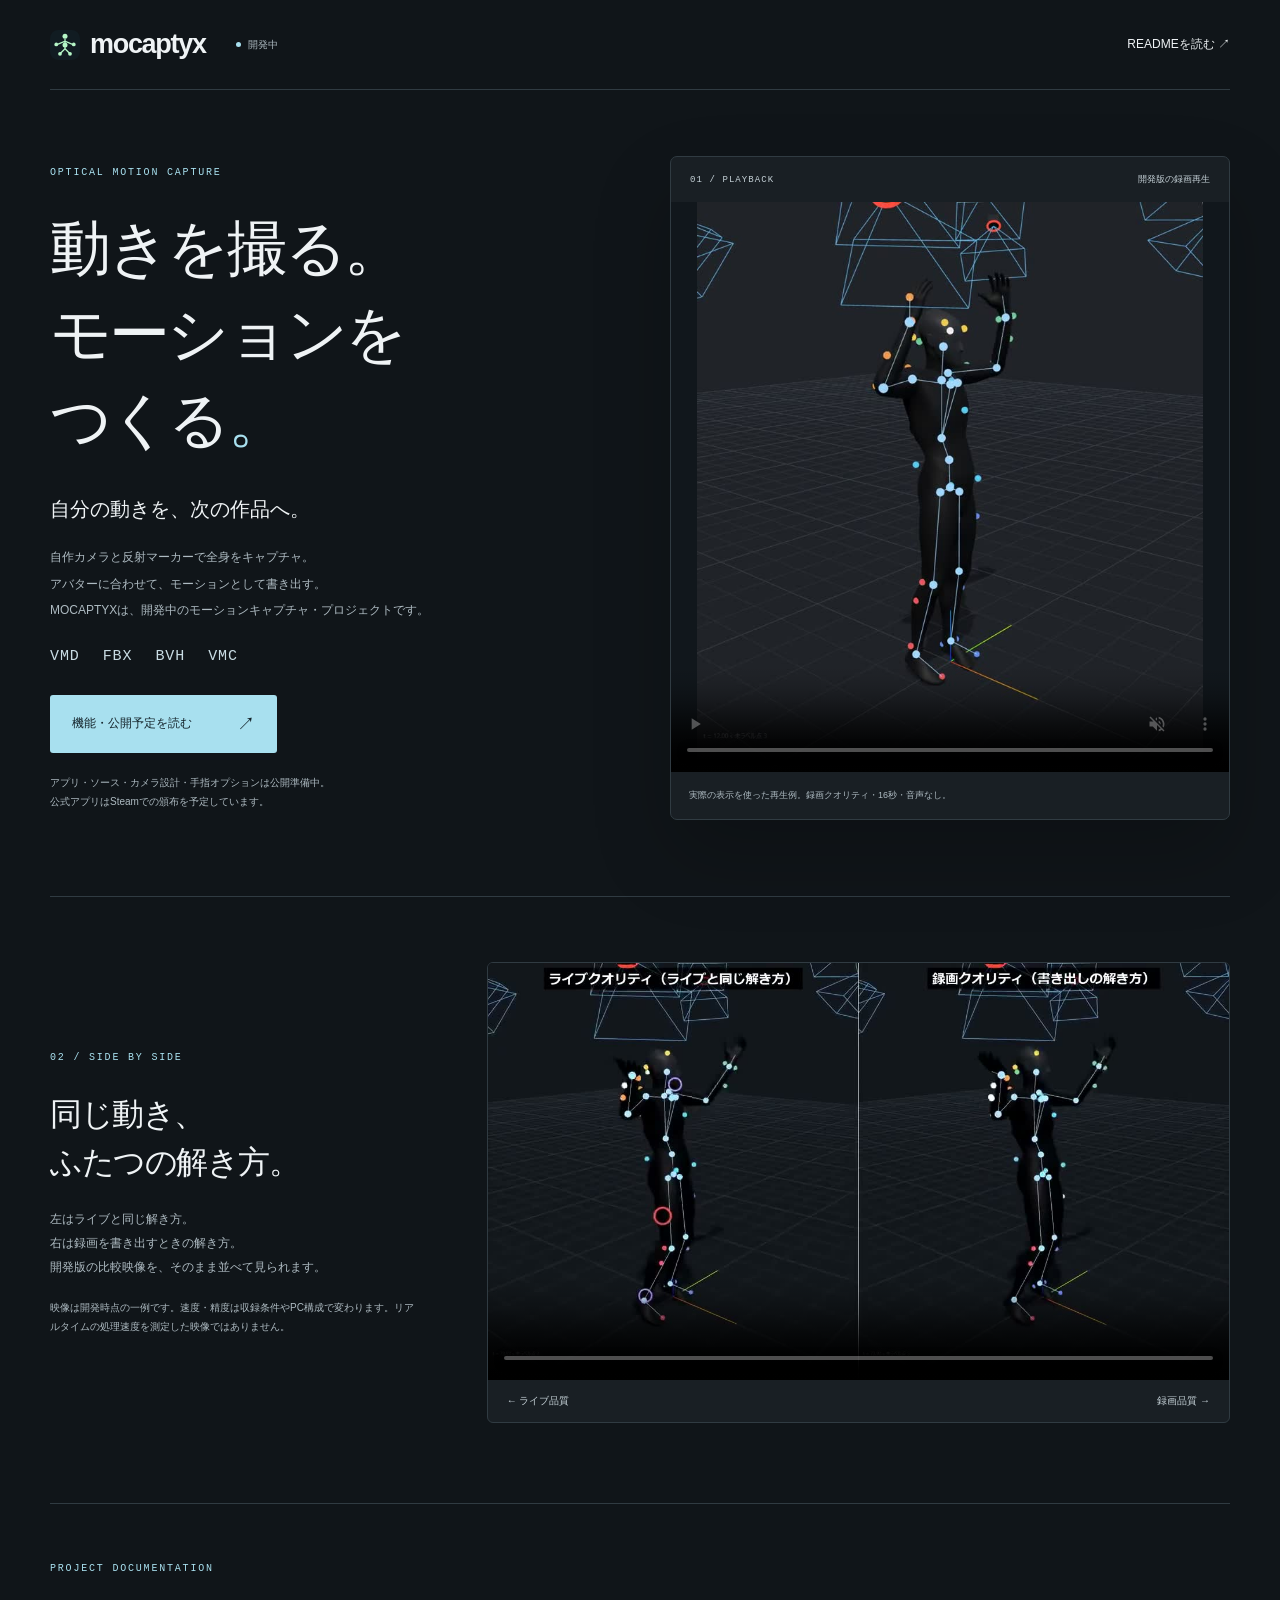
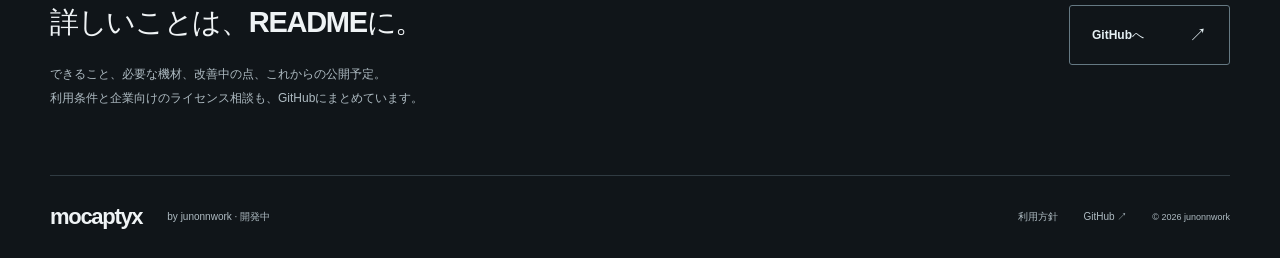
==== docs/index.html @ da67b407 "実際のモーションを中心にした紹介ページを追加" ====
<!doctype html>
<html lang="ja">
<head>
<meta charset="utf-8"><meta name="viewport" content="width=device-width, initial-scale=1"><meta name="theme-color" content="#101519">
<title>MOCAPTYX — 動きを撮る。モーションをつくる。</title>
<meta name="description" content="自作カメラと反射マーカーによる光学式モーションキャプチャ。MOCAPTYXの開発版の動きと、ライブ品質・録画品質の比較をご紹介します。機能や公開予定はGitHubのREADMEへ。">
<meta property="og:title" content="MOCAPTYX — 動きを撮る。モーションをつくる。"><meta property="og:description" content="光学式モーションキャプチャ・プロジェクト。実際の再生映像と開発状況。"><meta property="og:type" content="website">
<link rel="icon" href="assets/mark.svg" type="image/svg+xml"><link rel="stylesheet" href="motion.css">
</head>
<body>
<a class="skip" href="#main">本文へ移動</a>
<header class="wrap"><a class="brand" href="index.html"><img src="assets/mark.svg" width="30" height="30" alt="">mocaptyx</a><span class="status"><i></i> 開発中</span><a class="repo-link" href="https://github.com/junonnwork/mocaptyx">READMEを読む ↗</a></header>
<main id="main">
<section class="hero wrap">
<div class="hero-copy"><p class="eyebrow">OPTICAL MOTION CAPTURE</p><h1>動きを撮る。<br>モーションを<br>つくる<span>。</span></h1><p class="lead">自分の動きを、次の作品へ。</p><p class="description">自作カメラと反射マーカーで全身をキャプチャ。<br>アバターに合わせて、モーションとして書き出す。<br>MOCAPTYXは、開発中のモーションキャプチャ・プロジェクトです。</p><div class="formats" aria-label="対応出力形式"><span>VMD</span><span>FBX</span><span>BVH</span><span>VMC</span></div><a class="button" href="https://github.com/junonnwork/mocaptyx">機能・公開予定を読む <span aria-hidden="true">↗</span></a><p class="release-note">アプリ・ソース・カメラ設計・手指オプションは公開準備中。<br>公式アプリはSteamでの頒布を予定しています。</p></div>
<figure class="motion-card"><div class="video-top"><span>01 / PLAYBACK</span><span>開発版の録画再生</span></div><video id="playback" controls playsinline muted preload="metadata" poster="assets/capture-playback.jpg" width="720" height="810" aria-label="黒スーツによる録画再生の例。16秒、音声なし。"><source src="assets/capture-playback.mp4" type="video/mp4"><p>動画を再生できません。<a href="assets/capture-playback.mp4">MP4を開く</a></p></video><figcaption>実際の表示を使った再生例。録画クオリティ・16秒・音声なし。</figcaption></figure>
</section>
<section class="comparison wrap" id="comparison"><div class="comparison-copy"><p class="eyebrow">02 / SIDE BY SIDE</p><h2>同じ動き、<br>ふたつの解き方。</h2><p>左はライブと同じ解き方。<br>右は録画を書き出すときの解き方。<br>開発版の比較映像を、そのまま並べて見られます。</p><p class="fine">映像は開発時点の一例です。速度・精度は収録条件やPC構成で変わります。リアルタイムの処理速度を測定した映像ではありません。</p></div><figure class="comparison-video"><video id="comparison-video" controls playsinline muted preload="metadata" poster="assets/capture-comparison.jpg" width="1280" height="720" aria-label="ライブ品質と録画品質の比較。左がライブ、右が録画。約26秒、音声なし。"><source src="assets/capture-comparison.mp4" type="video/mp4"><p>動画を再生できません。<a href="assets/capture-comparison.mp4">MP4を開く</a></p></video><figcaption><span>← ライブ品質</span><span>録画品質 →</span></figcaption></figure></section>
<section class="read-more wrap"><div><p class="eyebrow">PROJECT DOCUMENTATION</p><h2>詳しいことは、READMEに。</h2><p>できること、必要な機材、改善中の点、これからの公開予定。<br>利用条件と企業向けのライセンス相談も、GitHubにまとめています。</p></div><a class="button secondary" href="https://github.com/junonnwork/mocaptyx">GitHubへ <span aria-hidden="true">↗</span></a></section>
</main>
<footer class="wrap"><a class="brand" href="index.html">mocaptyx</a><p>by junonnwork · 開発中</p><a href="licensing.html">利用方針</a><a href="https://github.com/junonnwork/mocaptyx">GitHub ↗</a><span>© 2026 junonnwork</span></footer>
<script src="motion.js" defer></script>
</body></html>
---- docs/motion.css ----
:root{font-family:"Segoe UI","Yu Gothic UI","Yu Gothic",Meiryo,sans-serif;background:#101519;color:#eff3f5;font-synthesis:none;--muted:#aebbc2;--line:#303b42;--accent:#a8e0ef}*{box-sizing:border-box}body{margin:0}a{color:inherit;text-decoration:none}img{display:block}video{display:block;width:100%;height:auto;background:#11171c}h1,h2,p,figure{margin:0}h1,h2{font-weight:650;letter-spacing:-.045em}p{line-height:2}a:focus-visible,video:focus-visible{outline:3px solid var(--accent);outline-offset:6px}.wrap{max-width:1180px;width:calc(100% - 96px);margin-inline:auto}.skip{position:fixed;top:-100px;padding:15px;background:var(--accent);color:#101519;z-index:10}.skip:focus{top:10px;left:10px}header{display:flex;gap:20px;align-items:center;height:90px;border-bottom:1px solid var(--line)}.brand{display:flex;align-items:center;gap:10px;font-size:27px;letter-spacing:-1.3px;font-weight:650}.status{font-size:10px;color:var(--muted);display:flex;align-items:center;gap:7px;margin-left:10px}.status i{width:5px;height:5px;background:var(--accent);border-radius:50%}.repo-link{margin-left:auto;font-size:12px}a:hover{color:var(--accent)}.hero{display:grid;grid-template-columns:1fr 1fr;gap:60px;align-items:center;padding-block:66px 76px}.eyebrow{font:10px/1.5 Consolas,monospace;letter-spacing:.18em;color:var(--accent);margin-bottom:25px}h1{font-size:clamp(42px,4.8vw,66px);line-height:1.4}h1 span{color:var(--accent)}.lead{font-size:20px;font-weight:600;margin-top:26px}.description{font-size:12px;color:var(--muted);margin-top:15px;line-height:2.2;max-width:450px}.formats{display:flex;gap:23px;font:15px Consolas,monospace;letter-spacing:.06em;margin-top:24px;color:#c9dce4}.button{display:inline-flex;align-items:center;gap:45px;background:var(--accent);color:#14232a;font-size:12px;font-weight:650;padding:17px 22px;border-radius:3px;margin-top:30px}.button:hover{background:#d0eff6;color:#14232a}.button span{font-size:18px}.release-note{font-size:10px;color:var(--muted);margin-top:20px;line-height:1.9}.motion-card{border:1px solid var(--line);background:#191f24;overflow:hidden;border-radius:7px;box-shadow:0 35px 80px #0003}.video-top{display:flex;align-items:center;justify-content:space-between;padding:16px 19px;font-size:9px;color:#c4d0d6;gap:10px}.video-top span:first-child{font-family:Consolas,monospace;letter-spacing:.12em}.motion-card video{max-height:570px;object-fit:contain}.motion-card figcaption{font-size:9px;line-height:1.9;color:var(--muted);padding:15px 18px}.comparison{padding-block:65px 80px;border-top:1px solid var(--line);display:grid;grid-template-columns:.8fr 1.6fr;gap:65px;align-items:center}h2{font-size:32px;line-height:1.5}.comparison-copy>p:not(.eyebrow){margin-top:21px;font-size:12px;color:var(--muted)}.comparison-copy>p.fine{font-size:10px;margin-top:19px;line-height:1.9}.comparison-video{border:1px solid var(--line);border-radius:6px;overflow:hidden;background:#191f24}.comparison-video figcaption{display:flex;justify-content:space-between;padding:14px 19px;font-size:10px;color:#c4d0d6}.read-more{display:flex;gap:40px;justify-content:space-between;align-items:center;border-top:1px solid var(--line);padding-block:57px 65px}.read-more h2{font-size:29px}.read-more p:not(.eyebrow){font-size:12px;color:var(--muted);margin-top:17px}.secondary{background:transparent;border:1px solid #657983;color:#e5f0f4;flex-shrink:0;margin:0}.secondary:hover{background:#202d35;color:var(--accent)}footer{display:flex;gap:25px;align-items:center;border-top:1px solid var(--line);padding-block:28px;font-size:10px;color:var(--muted)}footer .brand{font-size:22px;color:#eff3f5}footer p{margin-right:auto}footer>span{font-size:9px}@media(min-width:1500px){.hero{padding-top:80px}.hero h1{font-size:70px}}@media(max-width:1000px){.wrap{width:calc(100% - 60px)}.hero{gap:35px}.hero h1{font-size:48px}.comparison{gap:35px}.comparison h2{font-size:28px}.description{font-size:11px}.release-note{font-size:9px}}@media(max-width:700px){.wrap{width:calc(100% - 36px)}header{height:74px;gap:10px}.brand{font-size:24px}.brand img{width:27px;height:27px}.repo-link{font-size:10px}.status{margin-left:4px;font-size:9px}.hero{grid-template-columns:1fr;padding-block:43px 45px;gap:35px}.hero h1{font-size:48px;line-height:1.4}.eyebrow{font-size:9px;margin-bottom:19px}.lead{font-size:18px;margin-top:22px}.description{font-size:12px;line-height:2}.description br{display:none}.formats{font-size:14px;margin-top:20px}.button{padding:15px 20px;font-size:12px;margin-top:25px}.release-note{font-size:9px;margin-top:17px}.motion-card video{max-height:600px}.video-top{padding:14px 16px}.comparison{grid-template-columns:1fr;gap:27px;padding-block:40px 45px}.comparison h2{font-size:29px}.comparison-copy>p:not(.eyebrow){font-size:12px;margin-top:17px}.comparison-copy>p.fine{font-size:10px;max-width:430px}.comparison-video figcaption{font-size:9px}.read-more{display:block;padding-block:40px 45px}.read-more h2{font-size:27px}.read-more p:not(.eyebrow){font-size:11px}.read-more .button{margin-top:24px}footer{flex-wrap:wrap;gap:16px;padding-block:25px}footer p{flex-grow:1}footer>span{flex-basis:100%}}@media(max-width:360px){.hero h1{font-size:42px}.status{display:none}.repo-link{font-size:10px}.read-more h2{font-size:24px}}@media(prefers-reduced-motion:reduce){*{scroll-behavior:auto!important;animation:none!important;transition:none!important}}
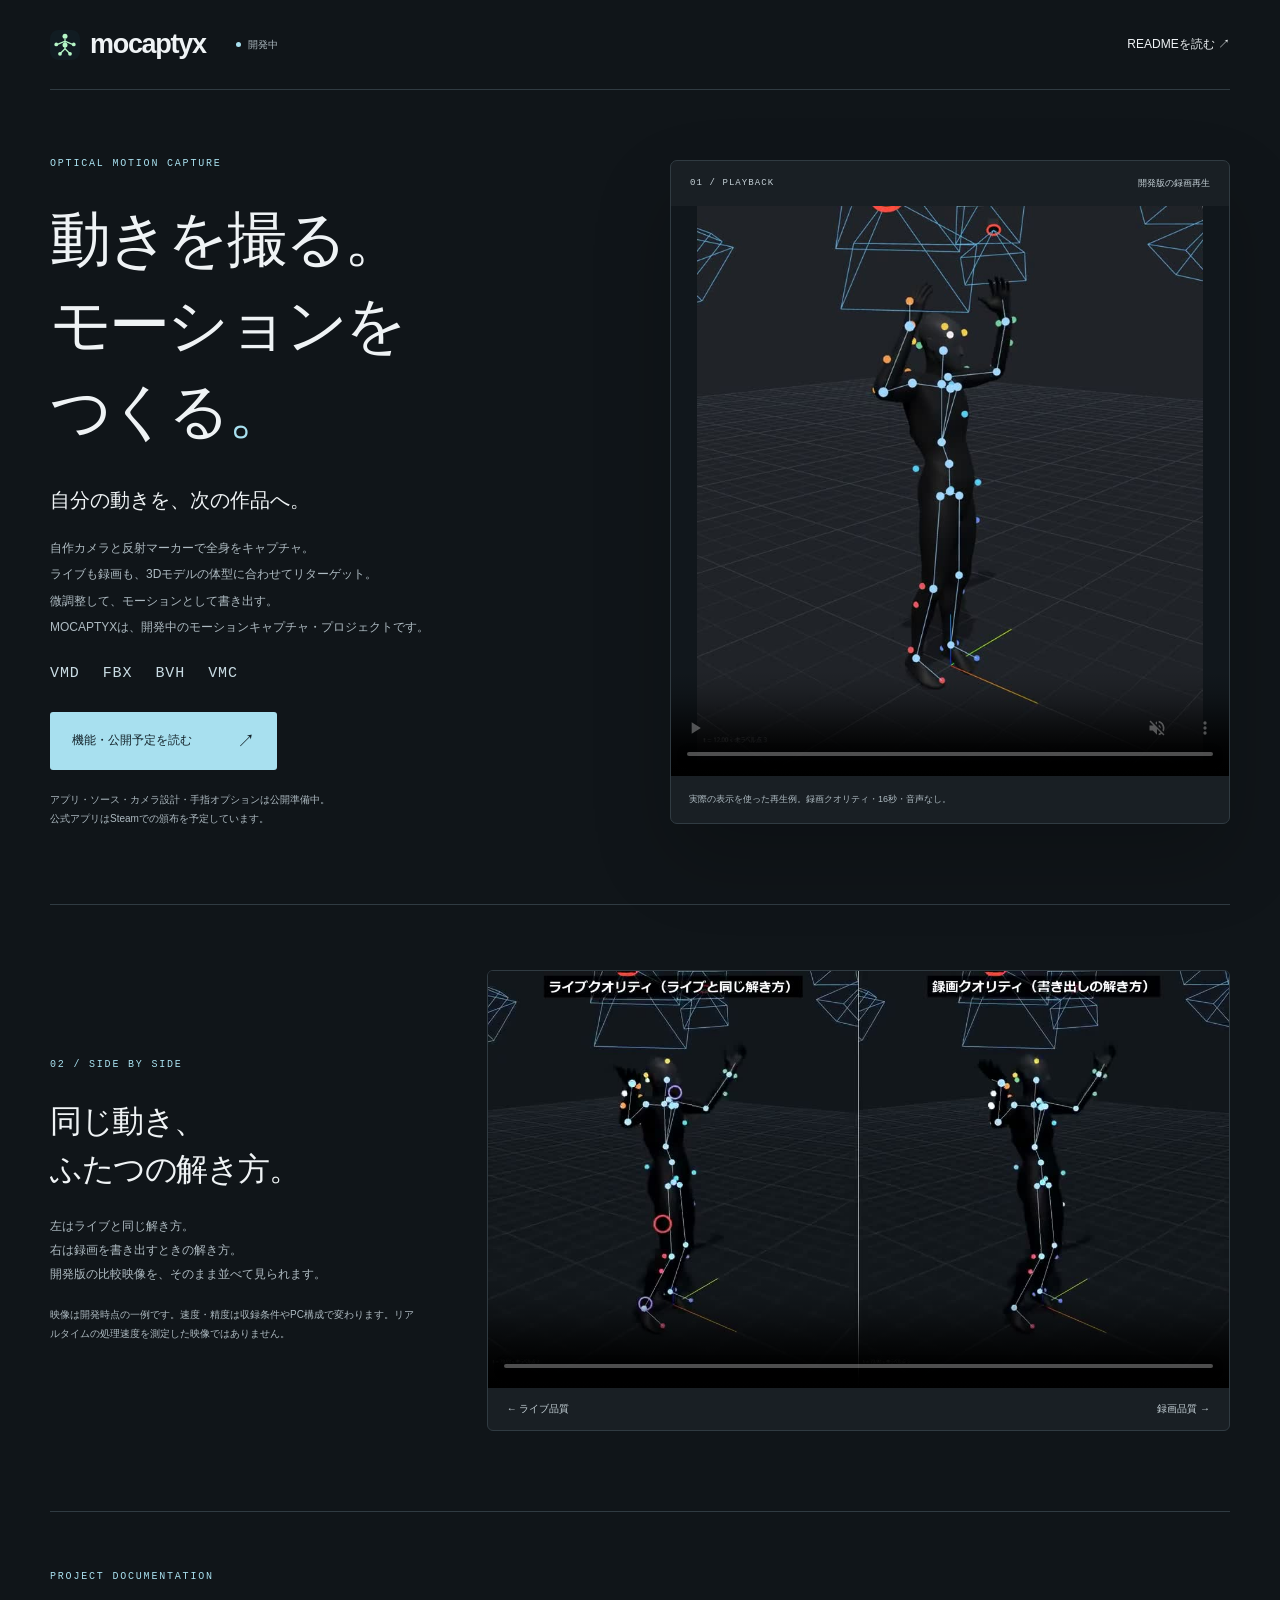
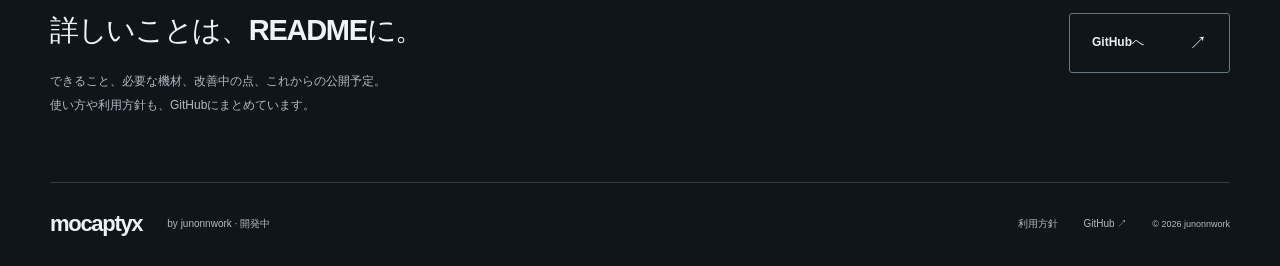
==== commit 40cd8fa1: "紹介ページにライブ・録画のリターゲットを明記" ====
--- a/docs/index.html
+++ b/docs/index.html
@@ -1,23 +1,23 @@
-<!doctype html>
-<html lang="ja">
-<head>
-<meta charset="utf-8"><meta name="viewport" content="width=device-width, initial-scale=1"><meta name="theme-color" content="#101519">
-<title>MOCAPTYX — 動きを撮る。モーションをつくる。</title>
-<meta name="description" content="自作カメラと反射マーカーによる光学式モーションキャプチャ。MOCAPTYXの開発版の動きと、ライブ品質・録画品質の比較をご紹介します。機能や公開予定はGitHubのREADMEへ。">
-<meta property="og:title" content="MOCAPTYX — 動きを撮る。モーションをつくる。"><meta property="og:description" content="光学式モーションキャプチャ・プロジェクト。実際の再生映像と開発状況。"><meta property="og:type" content="website">
-<link rel="icon" href="assets/mark.svg" type="image/svg+xml"><link rel="stylesheet" href="motion.css">
-</head>
-<body>
-<a class="skip" href="#main">本文へ移動</a>
-<header class="wrap"><a class="brand" href="index.html"><img src="assets/mark.svg" width="30" height="30" alt="">mocaptyx</a><span class="status"><i></i> 開発中</span><a class="repo-link" href="https://github.com/junonnwork/mocaptyx">READMEを読む ↗</a></header>
-<main id="main">
-<section class="hero wrap">
-<div class="hero-copy"><p class="eyebrow">OPTICAL MOTION CAPTURE</p><h1>動きを撮る。<br>モーションを<br>つくる<span>。</span></h1><p class="lead">自分の動きを、次の作品へ。</p><p class="description">自作カメラと反射マーカーで全身をキャプチャ。<br>アバターに合わせて、モーションとして書き出す。<br>MOCAPTYXは、開発中のモーションキャプチャ・プロジェクトです。</p><div class="formats" aria-label="対応出力形式"><span>VMD</span><span>FBX</span><span>BVH</span><span>VMC</span></div><a class="button" href="https://github.com/junonnwork/mocaptyx">機能・公開予定を読む <span aria-hidden="true">↗</span></a><p class="release-note">アプリ・ソース・カメラ設計・手指オプションは公開準備中。<br>公式アプリはSteamでの頒布を予定しています。</p></div>
-<figure class="motion-card"><div class="video-top"><span>01 / PLAYBACK</span><span>開発版の録画再生</span></div><video id="playback" controls playsinline muted preload="metadata" poster="assets/capture-playback.jpg" width="720" height="810" aria-label="黒スーツによる録画再生の例。16秒、音声なし。"><source src="assets/capture-playback.mp4" type="video/mp4"><p>動画を再生できません。<a href="assets/capture-playback.mp4">MP4を開く</a></p></video><figcaption>実際の表示を使った再生例。録画クオリティ・16秒・音声なし。</figcaption></figure>
-</section>
-<section class="comparison wrap" id="comparison"><div class="comparison-copy"><p class="eyebrow">02 / SIDE BY SIDE</p><h2>同じ動き、<br>ふたつの解き方。</h2><p>左はライブと同じ解き方。<br>右は録画を書き出すときの解き方。<br>開発版の比較映像を、そのまま並べて見られます。</p><p class="fine">映像は開発時点の一例です。速度・精度は収録条件やPC構成で変わります。リアルタイムの処理速度を測定した映像ではありません。</p></div><figure class="comparison-video"><video id="comparison-video" controls playsinline muted preload="metadata" poster="assets/capture-comparison.jpg" width="1280" height="720" aria-label="ライブ品質と録画品質の比較。左がライブ、右が録画。約26秒、音声なし。"><source src="assets/capture-comparison.mp4" type="video/mp4"><p>動画を再生できません。<a href="assets/capture-comparison.mp4">MP4を開く</a></p></video><figcaption><span>← ライブ品質</span><span>録画品質 →</span></figcaption></figure></section>
-<section class="read-more wrap"><div><p class="eyebrow">PROJECT DOCUMENTATION</p><h2>詳しいことは、READMEに。</h2><p>できること、必要な機材、改善中の点、これからの公開予定。<br>利用条件と企業向けのライセンス相談も、GitHubにまとめています。</p></div><a class="button secondary" href="https://github.com/junonnwork/mocaptyx">GitHubへ <span aria-hidden="true">↗</span></a></section>
-</main>
-<footer class="wrap"><a class="brand" href="index.html">mocaptyx</a><p>by junonnwork · 開発中</p><a href="licensing.html">利用方針</a><a href="https://github.com/junonnwork/mocaptyx">GitHub ↗</a><span>© 2026 junonnwork</span></footer>
-<script src="motion.js" defer></script>
+<!doctype html>
+<html lang="ja">
+<head>
+<meta charset="utf-8"><meta name="viewport" content="width=device-width, initial-scale=1"><meta name="theme-color" content="#101519">
+<title>MOCAPTYX — 動きを撮る。モーションをつくる。</title>
+<meta name="description" content="自作カメラと反射マーカーによる光学式モーションキャプチャ。MOCAPTYXの開発版の動きと、ライブ品質・録画品質の比較をご紹介します。機能や公開予定はGitHubのREADMEへ。">
+<meta property="og:title" content="MOCAPTYX — 動きを撮る。モーションをつくる。"><meta property="og:description" content="光学式モーションキャプチャ・プロジェクト。実際の再生映像と開発状況。"><meta property="og:type" content="website">
+<link rel="icon" href="assets/mark.svg" type="image/svg+xml"><link rel="stylesheet" href="motion.css">
+</head>
+<body>
+<a class="skip" href="#main">本文へ移動</a>
+<header class="wrap"><a class="brand" href="index.html"><img src="assets/mark.svg" width="30" height="30" alt="">mocaptyx</a><span class="status"><i></i> 開発中</span><a class="repo-link" href="https://github.com/junonnwork/mocaptyx">READMEを読む ↗</a></header>
+<main id="main">
+<section class="hero wrap">
+<div class="hero-copy"><p class="eyebrow">OPTICAL MOTION CAPTURE</p><h1>動きを撮る。<br>モーションを<br>つくる<span>。</span></h1><p class="lead">自分の動きを、次の作品へ。</p><p class="description">自作カメラと反射マーカーで全身をキャプチャ。<br>ライブも録画も、3Dモデルの体型に合わせてリターゲット。<br>微調整して、モーションとして書き出す。<br>MOCAPTYXは、開発中のモーションキャプチャ・プロジェクトです。</p><div class="formats" aria-label="対応出力形式"><span>VMD</span><span>FBX</span><span>BVH</span><span>VMC</span></div><a class="button" href="https://github.com/junonnwork/mocaptyx">機能・公開予定を読む <span aria-hidden="true">↗</span></a><p class="release-note">アプリ・ソース・カメラ設計・手指オプションは公開準備中。<br>公式アプリはSteamでの頒布を予定しています。</p></div>
+<figure class="motion-card"><div class="video-top"><span>01 / PLAYBACK</span><span>開発版の録画再生</span></div><video id="playback" controls playsinline muted preload="metadata" poster="assets/capture-playback.jpg" width="720" height="810" aria-label="黒スーツによる録画再生の例。16秒、音声なし。"><source src="assets/capture-playback.mp4" type="video/mp4"><p>動画を再生できません。<a href="assets/capture-playback.mp4">MP4を開く</a></p></video><figcaption>実際の表示を使った再生例。録画クオリティ・16秒・音声なし。</figcaption></figure>
+</section>
+<section class="comparison wrap" id="comparison"><div class="comparison-copy"><p class="eyebrow">02 / SIDE BY SIDE</p><h2>同じ動き、<br>ふたつの解き方。</h2><p>左はライブと同じ解き方。<br>右は録画を書き出すときの解き方。<br>開発版の比較映像を、そのまま並べて見られます。</p><p class="fine">映像は開発時点の一例です。速度・精度は収録条件やPC構成で変わります。リアルタイムの処理速度を測定した映像ではありません。</p></div><figure class="comparison-video"><video id="comparison-video" controls playsinline muted preload="metadata" poster="assets/capture-comparison.jpg" width="1280" height="720" aria-label="ライブ品質と録画品質の比較。左がライブ、右が録画。約26秒、音声なし。"><source src="assets/capture-comparison.mp4" type="video/mp4"><p>動画を再生できません。<a href="assets/capture-comparison.mp4">MP4を開く</a></p></video><figcaption><span>← ライブ品質</span><span>録画品質 →</span></figcaption></figure></section>
+<section class="read-more wrap"><div><p class="eyebrow">PROJECT DOCUMENTATION</p><h2>詳しいことは、READMEに。</h2><p>できること、必要な機材、改善中の点、これからの公開予定。<br>使い方や利用方針も、GitHubにまとめています。</p></div><a class="button secondary" href="https://github.com/junonnwork/mocaptyx">GitHubへ <span aria-hidden="true">↗</span></a></section>
+</main>
+<footer class="wrap"><a class="brand" href="index.html">mocaptyx</a><p>by junonnwork · 開発中</p><a href="licensing.html">利用方針</a><a href="https://github.com/junonnwork/mocaptyx">GitHub ↗</a><span>© 2026 junonnwork</span></footer>
+<script src="motion.js" defer></script>
 </body></html>
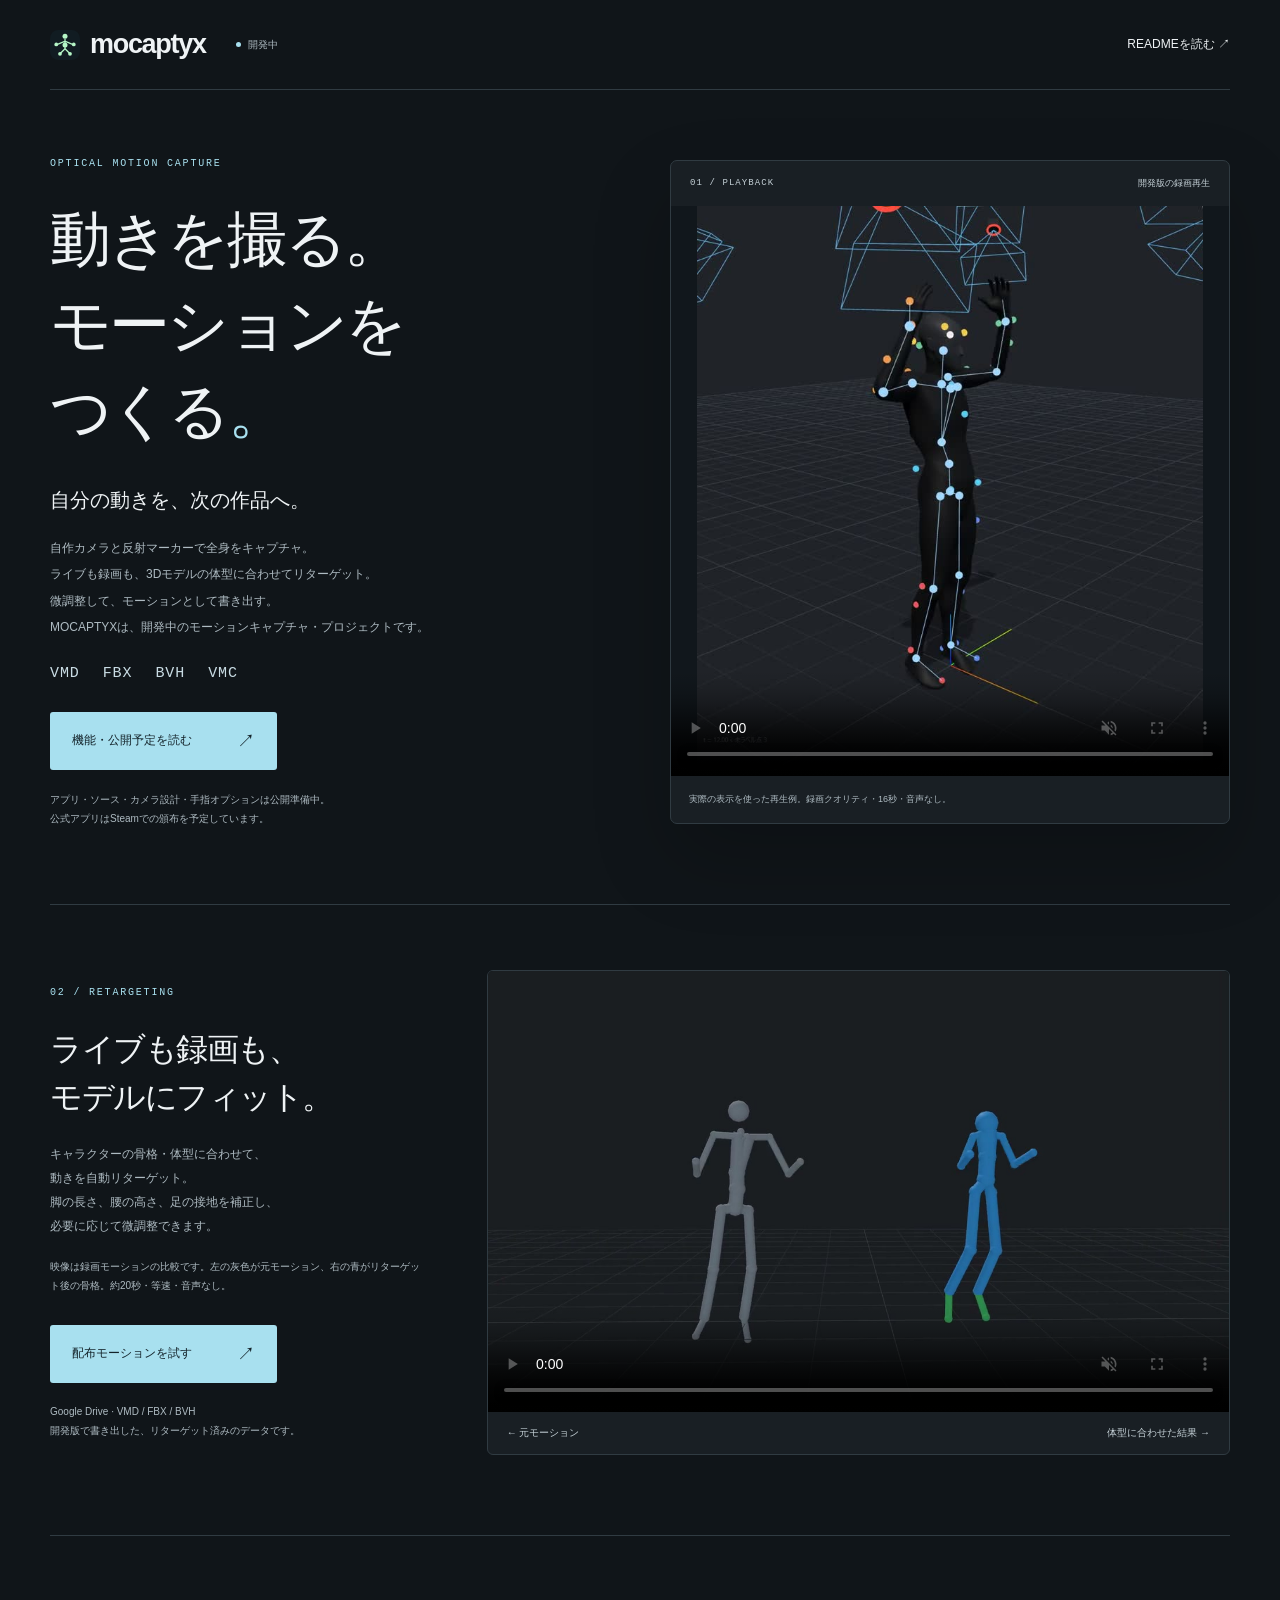
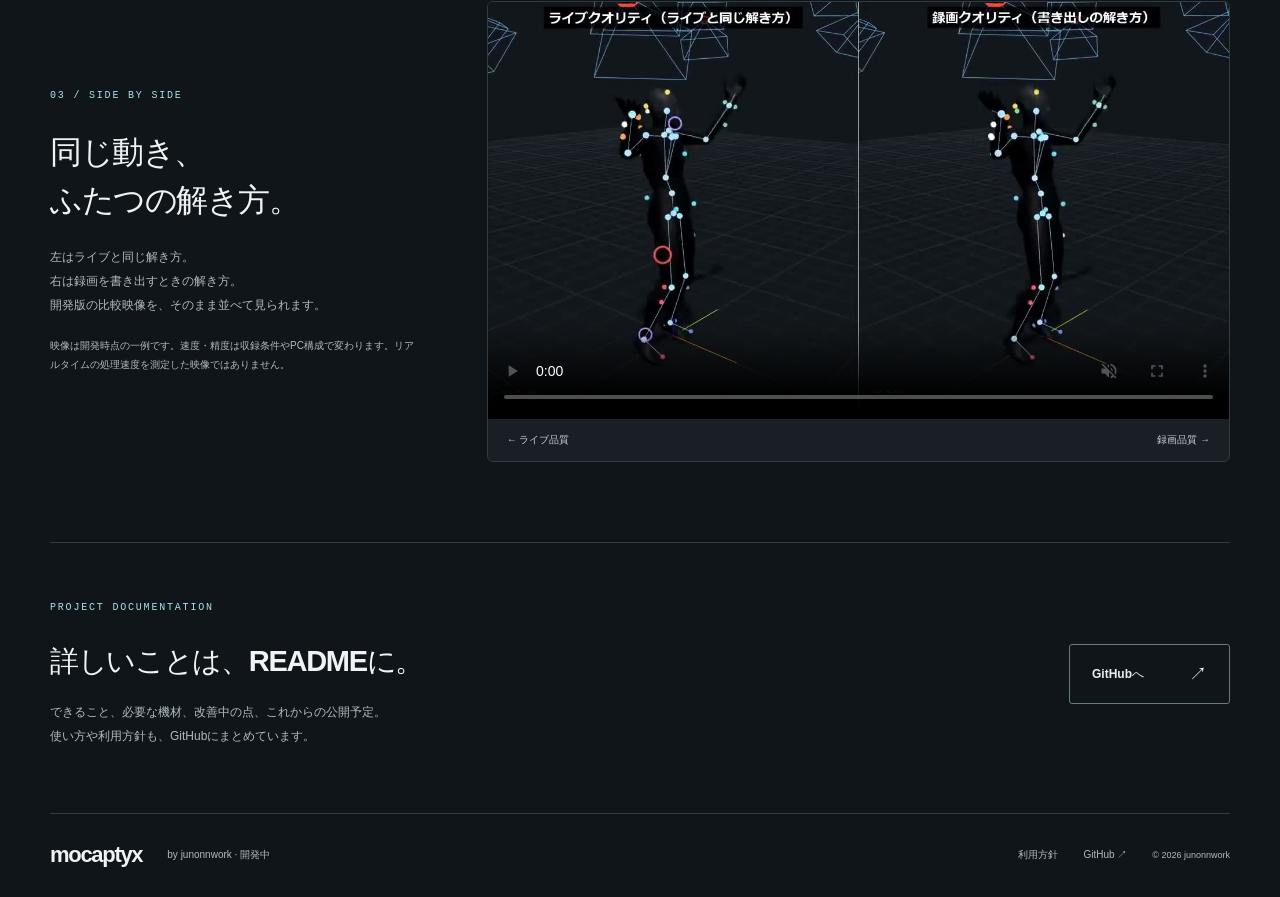
==== commit 3256e86d: "リターゲット動画とモーション配布リンクを掲載" ====
--- a/docs/index.html
+++ b/docs/index.html
@@ -3,7 +3,7 @@
 <head>
 <meta charset="utf-8"><meta name="viewport" content="width=device-width, initial-scale=1"><meta name="theme-color" content="#101519">
 <title>MOCAPTYX — 動きを撮る。モーションをつくる。</title>
-<meta name="description" content="自作カメラと反射マーカーによる光学式モーションキャプチャ。MOCAPTYXの開発版の動きと、ライブ品質・録画品質の比較をご紹介します。機能や公開予定はGitHubのREADMEへ。">
+<meta name="description" content="自作カメラと反射マーカーによる光学式モーションキャプチャ。MOCAPTYXの開発版の動き、体型に合わせるリターゲット、ライブ品質・録画品質の比較をご紹介します。機能や公開予定はGitHubのREADMEへ。">
 <meta property="og:title" content="MOCAPTYX — 動きを撮る。モーションをつくる。"><meta property="og:description" content="光学式モーションキャプチャ・プロジェクト。実際の再生映像と開発状況。"><meta property="og:type" content="website">
 <link rel="icon" href="assets/mark.svg" type="image/svg+xml"><link rel="stylesheet" href="motion.css">
 </head>
@@ -15,7 +15,8 @@
 <div class="hero-copy"><p class="eyebrow">OPTICAL MOTION CAPTURE</p><h1>動きを撮る。<br>モーションを<br>つくる<span>。</span></h1><p class="lead">自分の動きを、次の作品へ。</p><p class="description">自作カメラと反射マーカーで全身をキャプチャ。<br>ライブも録画も、3Dモデルの体型に合わせてリターゲット。<br>微調整して、モーションとして書き出す。<br>MOCAPTYXは、開発中のモーションキャプチャ・プロジェクトです。</p><div class="formats" aria-label="対応出力形式"><span>VMD</span><span>FBX</span><span>BVH</span><span>VMC</span></div><a class="button" href="https://github.com/junonnwork/mocaptyx">機能・公開予定を読む <span aria-hidden="true">↗</span></a><p class="release-note">アプリ・ソース・カメラ設計・手指オプションは公開準備中。<br>公式アプリはSteamでの頒布を予定しています。</p></div>
 <figure class="motion-card"><div class="video-top"><span>01 / PLAYBACK</span><span>開発版の録画再生</span></div><video id="playback" controls playsinline muted preload="metadata" poster="assets/capture-playback.jpg" width="720" height="810" aria-label="黒スーツによる録画再生の例。16秒、音声なし。"><source src="assets/capture-playback.mp4" type="video/mp4"><p>動画を再生できません。<a href="assets/capture-playback.mp4">MP4を開く</a></p></video><figcaption>実際の表示を使った再生例。録画クオリティ・16秒・音声なし。</figcaption></figure>
 </section>
-<section class="comparison wrap" id="comparison"><div class="comparison-copy"><p class="eyebrow">02 / SIDE BY SIDE</p><h2>同じ動き、<br>ふたつの解き方。</h2><p>左はライブと同じ解き方。<br>右は録画を書き出すときの解き方。<br>開発版の比較映像を、そのまま並べて見られます。</p><p class="fine">映像は開発時点の一例です。速度・精度は収録条件やPC構成で変わります。リアルタイムの処理速度を測定した映像ではありません。</p></div><figure class="comparison-video"><video id="comparison-video" controls playsinline muted preload="metadata" poster="assets/capture-comparison.jpg" width="1280" height="720" aria-label="ライブ品質と録画品質の比較。左がライブ、右が録画。約26秒、音声なし。"><source src="assets/capture-comparison.mp4" type="video/mp4"><p>動画を再生できません。<a href="assets/capture-comparison.mp4">MP4を開く</a></p></video><figcaption><span>← ライブ品質</span><span>録画品質 →</span></figcaption></figure></section>
+<section class="comparison wrap" id="retarget"><div class="comparison-copy"><p class="eyebrow">02 / RETARGETING</p><h2>ライブも録画も、<br>モデルにフィット。</h2><p>キャラクターの骨格・体型に合わせて、<br>動きを自動リターゲット。<br>脚の長さ、腰の高さ、足の接地を補正し、<br>必要に応じて微調整できます。</p><p class="fine">映像は録画モーションの比較です。左の灰色が元モーション、右の青がリターゲット後の骨格。約20秒・等速・音声なし。</p><a class="button" href="https://drive.google.com/drive/folders/1ADxN_OLeBSA81Pd95DQ9nzIN-Sr-NAs0?usp=sharing">配布モーションを試す <span aria-hidden="true">↗</span></a><p class="fine">Google Drive · VMD / FBX / BVH<br>開発版で書き出した、リターゲット済みのデータです。</p></div><figure class="comparison-video"><video id="retarget-video" controls playsinline muted preload="metadata" poster="assets/retarget-preview.jpg" width="1280" height="762" aria-label="録画モーションのリターゲット比較。左の灰色が元モーション、右の青が体型に合わせた結果。約20秒、等速、音声なし。"><source src="assets/retarget-preview.mp4" type="video/mp4"><p>動画を再生できません。<a href="assets/retarget-preview.mp4">MP4を開く</a></p></video><figcaption><span>← 元モーション</span><span>体型に合わせた結果 →</span></figcaption></figure></section>
+<section class="comparison wrap" id="comparison"><div class="comparison-copy"><p class="eyebrow">03 / SIDE BY SIDE</p><h2>同じ動き、<br>ふたつの解き方。</h2><p>左はライブと同じ解き方。<br>右は録画を書き出すときの解き方。<br>開発版の比較映像を、そのまま並べて見られます。</p><p class="fine">映像は開発時点の一例です。速度・精度は収録条件やPC構成で変わります。リアルタイムの処理速度を測定した映像ではありません。</p></div><figure class="comparison-video"><video id="comparison-video" controls playsinline muted preload="metadata" poster="assets/capture-comparison.jpg" width="1280" height="720" aria-label="ライブ品質と録画品質の比較。左がライブ、右が録画。約26秒、音声なし。"><source src="assets/capture-comparison.mp4" type="video/mp4"><p>動画を再生できません。<a href="assets/capture-comparison.mp4">MP4を開く</a></p></video><figcaption><span>← ライブ品質</span><span>録画品質 →</span></figcaption></figure></section>
 <section class="read-more wrap"><div><p class="eyebrow">PROJECT DOCUMENTATION</p><h2>詳しいことは、READMEに。</h2><p>できること、必要な機材、改善中の点、これからの公開予定。<br>使い方や利用方針も、GitHubにまとめています。</p></div><a class="button secondary" href="https://github.com/junonnwork/mocaptyx">GitHubへ <span aria-hidden="true">↗</span></a></section>
 </main>
 <footer class="wrap"><a class="brand" href="index.html">mocaptyx</a><p>by junonnwork · 開発中</p><a href="licensing.html">利用方針</a><a href="https://github.com/junonnwork/mocaptyx">GitHub ↗</a><span>© 2026 junonnwork</span></footer>
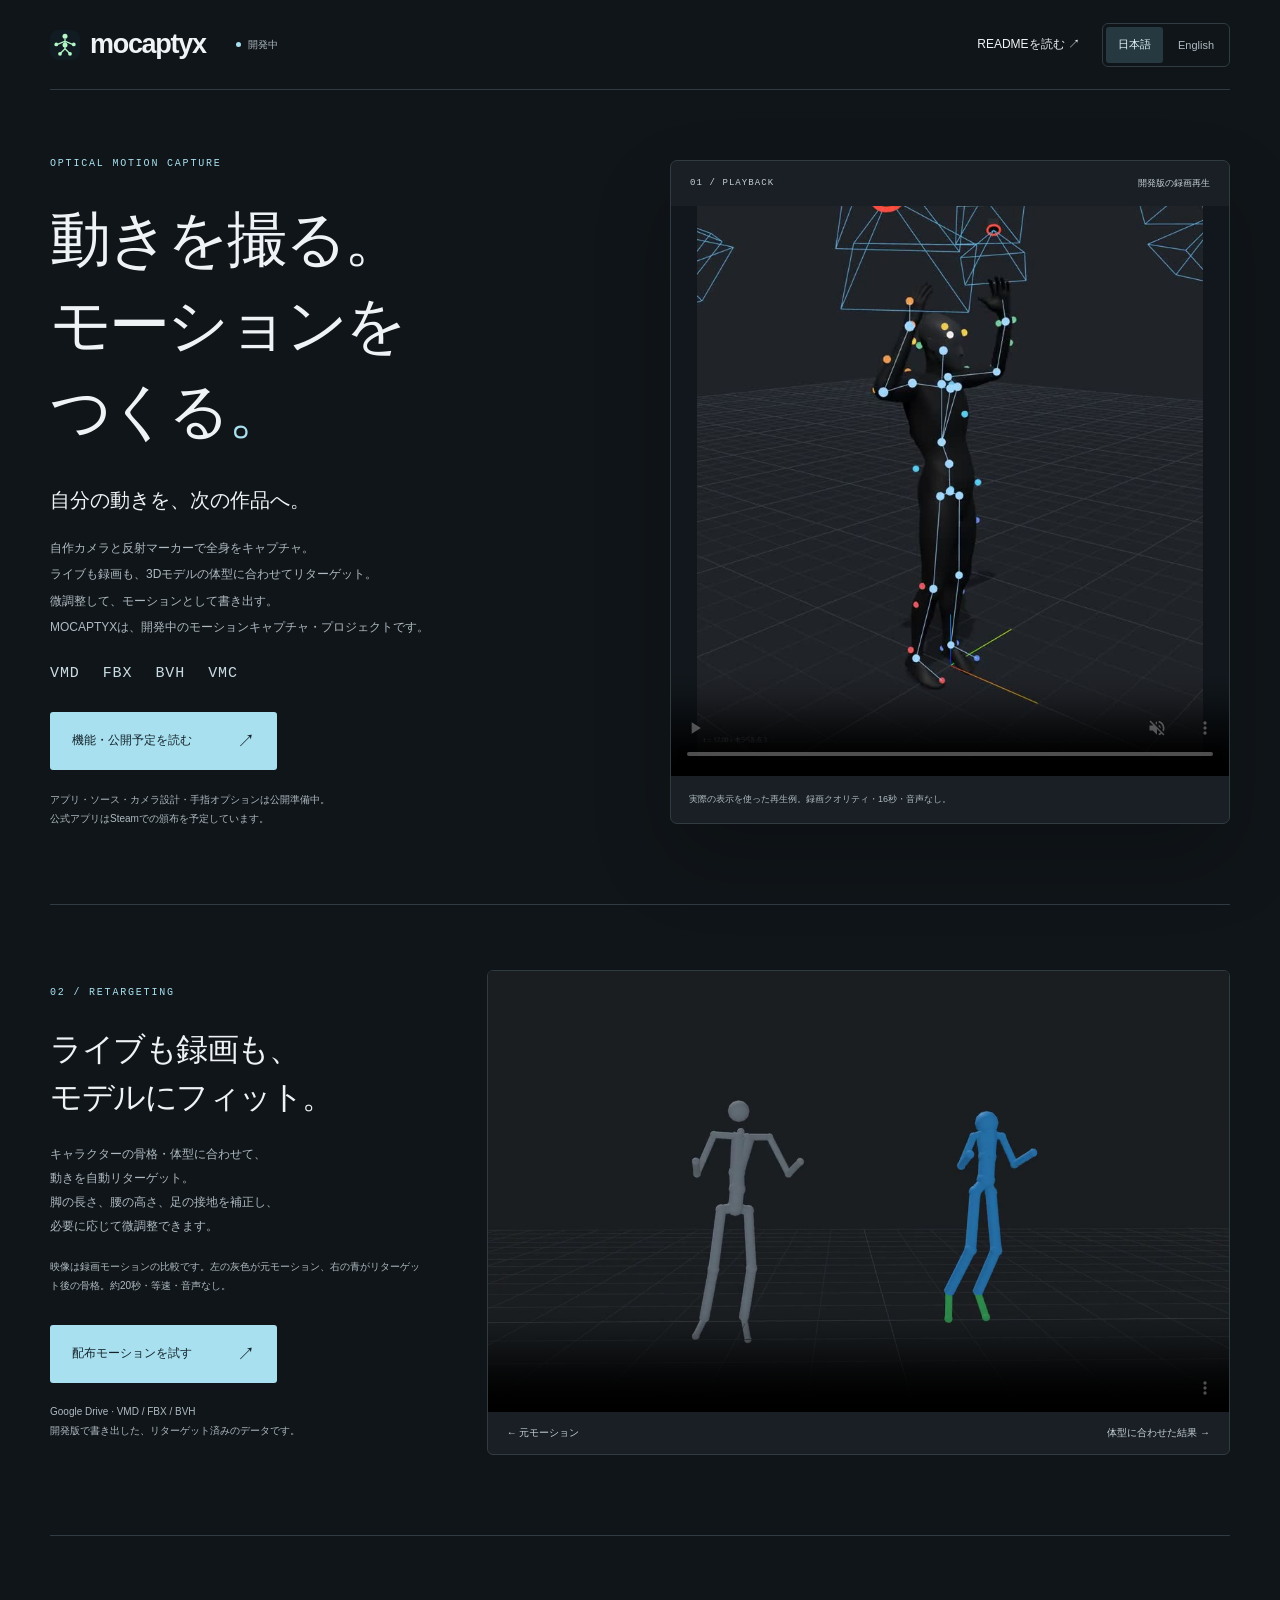
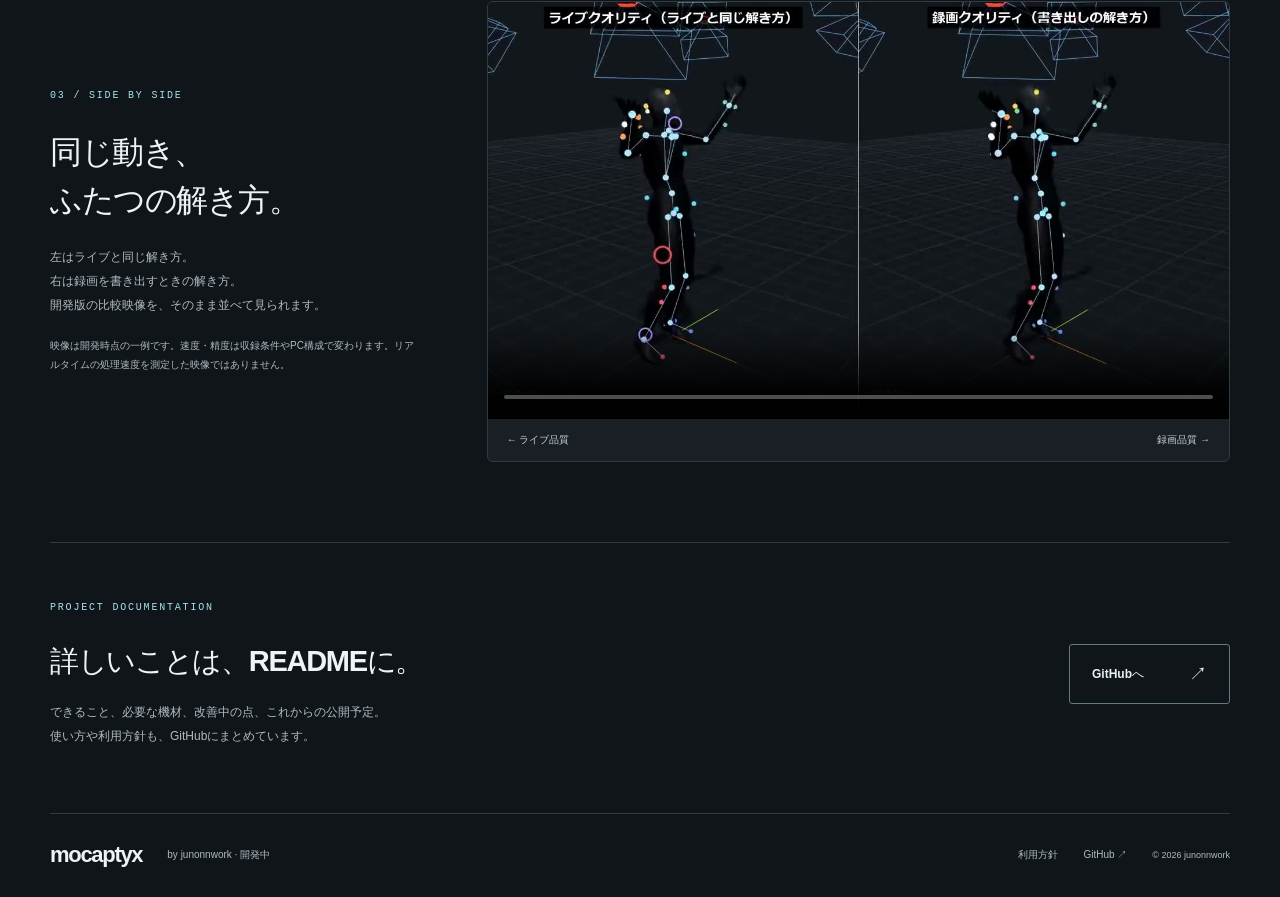
==== commit f1452765: "Add English pages and language switch" ====
--- a/docs/index.html
+++ b/docs/index.html
@@ -5,11 +5,13 @@
 <title>MOCAPTYX — 動きを撮る。モーションをつくる。</title>
 <meta name="description" content="自作カメラと反射マーカーによる光学式モーションキャプチャ。MOCAPTYXの開発版の動き、体型に合わせるリターゲット、ライブ品質・録画品質の比較をご紹介します。機能や公開予定はGitHubのREADMEへ。">
 <meta property="og:title" content="MOCAPTYX — 動きを撮る。モーションをつくる。"><meta property="og:description" content="光学式モーションキャプチャ・プロジェクト。実際の再生映像と開発状況。"><meta property="og:type" content="website">
-<link rel="icon" href="assets/mark.svg" type="image/svg+xml"><link rel="stylesheet" href="motion.css">
+<link rel="canonical" href="https://junonnwork.github.io/mocaptyx/">
+<link rel="alternate" hreflang="ja" href="https://junonnwork.github.io/mocaptyx/"><link rel="alternate" hreflang="en" href="https://junonnwork.github.io/mocaptyx/en.html"><link rel="alternate" hreflang="x-default" href="https://junonnwork.github.io/mocaptyx/">
+<link rel="icon" href="assets/mark.svg" type="image/svg+xml"><link rel="stylesheet" href="motion.css?v=20261015-en">
 </head>
 <body>
 <a class="skip" href="#main">本文へ移動</a>
-<header class="wrap"><a class="brand" href="index.html"><img src="assets/mark.svg" width="30" height="30" alt="">mocaptyx</a><span class="status"><i></i> 開発中</span><a class="repo-link" href="https://github.com/junonnwork/mocaptyx">READMEを読む ↗</a></header>
+<header class="wrap"><a class="brand" href="index.html"><img src="assets/mark.svg" width="30" height="30" alt="">mocaptyx</a><span class="status"><i></i> 開発中</span><div class="header-links"><a class="repo-link" href="https://github.com/junonnwork/mocaptyx">READMEを読む ↗</a><nav class="language-switch" aria-label="表示言語"><a href="index.html" lang="ja" hreflang="ja" aria-current="page" data-language-link>日本語</a><a href="en.html" lang="en" hreflang="en" data-language-link>English</a></nav></div></header>
 <main id="main">
 <section class="hero wrap">
 <div class="hero-copy"><p class="eyebrow">OPTICAL MOTION CAPTURE</p><h1>動きを撮る。<br>モーションを<br>つくる<span>。</span></h1><p class="lead">自分の動きを、次の作品へ。</p><p class="description">自作カメラと反射マーカーで全身をキャプチャ。<br>ライブも録画も、3Dモデルの体型に合わせてリターゲット。<br>微調整して、モーションとして書き出す。<br>MOCAPTYXは、開発中のモーションキャプチャ・プロジェクトです。</p><div class="formats" aria-label="対応出力形式"><span>VMD</span><span>FBX</span><span>BVH</span><span>VMC</span></div><a class="button" href="https://github.com/junonnwork/mocaptyx">機能・公開予定を読む <span aria-hidden="true">↗</span></a><p class="release-note">アプリ・ソース・カメラ設計・手指オプションは公開準備中。<br>公式アプリはSteamでの頒布を予定しています。</p></div>
@@ -20,5 +22,5 @@
 <section class="read-more wrap"><div><p class="eyebrow">PROJECT DOCUMENTATION</p><h2>詳しいことは、READMEに。</h2><p>できること、必要な機材、改善中の点、これからの公開予定。<br>使い方や利用方針も、GitHubにまとめています。</p></div><a class="button secondary" href="https://github.com/junonnwork/mocaptyx">GitHubへ <span aria-hidden="true">↗</span></a></section>
 </main>
 <footer class="wrap"><a class="brand" href="index.html">mocaptyx</a><p>by junonnwork · 開発中</p><a href="licensing.html">利用方針</a><a href="https://github.com/junonnwork/mocaptyx">GitHub ↗</a><span>© 2026 junonnwork</span></footer>
-<script src="motion.js" defer></script>
+<script src="motion.js?v=20261015-en" defer></script>
 </body></html>
--- a/docs/motion.css
+++ b/docs/motion.css
@@ -1 +1,5 @@
 :root{font-family:"Segoe UI","Yu Gothic UI","Yu Gothic",Meiryo,sans-serif;background:#101519;color:#eff3f5;font-synthesis:none;--muted:#aebbc2;--line:#303b42;--accent:#a8e0ef}*{box-sizing:border-box}body{margin:0}a{color:inherit;text-decoration:none}img{display:block}video{display:block;width:100%;height:auto;background:#11171c}h1,h2,p,figure{margin:0}h1,h2{font-weight:650;letter-spacing:-.045em}p{line-height:2}a:focus-visible,video:focus-visible{outline:3px solid var(--accent);outline-offset:6px}.wrap{max-width:1180px;width:calc(100% - 96px);margin-inline:auto}.skip{position:fixed;top:-100px;padding:15px;background:var(--accent);color:#101519;z-index:10}.skip:focus{top:10px;left:10px}header{display:flex;gap:20px;align-items:center;height:90px;border-bottom:1px solid var(--line)}.brand{display:flex;align-items:center;gap:10px;font-size:27px;letter-spacing:-1.3px;font-weight:650}.status{font-size:10px;color:var(--muted);display:flex;align-items:center;gap:7px;margin-left:10px}.status i{width:5px;height:5px;background:var(--accent);border-radius:50%}.repo-link{margin-left:auto;font-size:12px}a:hover{color:var(--accent)}.hero{display:grid;grid-template-columns:1fr 1fr;gap:60px;align-items:center;padding-block:66px 76px}.eyebrow{font:10px/1.5 Consolas,monospace;letter-spacing:.18em;color:var(--accent);margin-bottom:25px}h1{font-size:clamp(42px,4.8vw,66px);line-height:1.4}h1 span{color:var(--accent)}.lead{font-size:20px;font-weight:600;margin-top:26px}.description{font-size:12px;color:var(--muted);margin-top:15px;line-height:2.2;max-width:450px}.formats{display:flex;gap:23px;font:15px Consolas,monospace;letter-spacing:.06em;margin-top:24px;color:#c9dce4}.button{display:inline-flex;align-items:center;gap:45px;background:var(--accent);color:#14232a;font-size:12px;font-weight:650;padding:17px 22px;border-radius:3px;margin-top:30px}.button:hover{background:#d0eff6;color:#14232a}.button span{font-size:18px}.release-note{font-size:10px;color:var(--muted);margin-top:20px;line-height:1.9}.motion-card{border:1px solid var(--line);background:#191f24;overflow:hidden;border-radius:7px;box-shadow:0 35px 80px #0003}.video-top{display:flex;align-items:center;justify-content:space-between;padding:16px 19px;font-size:9px;color:#c4d0d6;gap:10px}.video-top span:first-child{font-family:Consolas,monospace;letter-spacing:.12em}.motion-card video{max-height:570px;object-fit:contain}.motion-card figcaption{font-size:9px;line-height:1.9;color:var(--muted);padding:15px 18px}.comparison{padding-block:65px 80px;border-top:1px solid var(--line);display:grid;grid-template-columns:.8fr 1.6fr;gap:65px;align-items:center}h2{font-size:32px;line-height:1.5}.comparison-copy>p:not(.eyebrow){margin-top:21px;font-size:12px;color:var(--muted)}.comparison-copy>p.fine{font-size:10px;margin-top:19px;line-height:1.9}.comparison-video{border:1px solid var(--line);border-radius:6px;overflow:hidden;background:#191f24}.comparison-video figcaption{display:flex;justify-content:space-between;padding:14px 19px;font-size:10px;color:#c4d0d6}.read-more{display:flex;gap:40px;justify-content:space-between;align-items:center;border-top:1px solid var(--line);padding-block:57px 65px}.read-more h2{font-size:29px}.read-more p:not(.eyebrow){font-size:12px;color:var(--muted);margin-top:17px}.secondary{background:transparent;border:1px solid #657983;color:#e5f0f4;flex-shrink:0;margin:0}.secondary:hover{background:#202d35;color:var(--accent)}footer{display:flex;gap:25px;align-items:center;border-top:1px solid var(--line);padding-block:28px;font-size:10px;color:var(--muted)}footer .brand{font-size:22px;color:#eff3f5}footer p{margin-right:auto}footer>span{font-size:9px}@media(min-width:1500px){.hero{padding-top:80px}.hero h1{font-size:70px}}@media(max-width:1000px){.wrap{width:calc(100% - 60px)}.hero{gap:35px}.hero h1{font-size:48px}.comparison{gap:35px}.comparison h2{font-size:28px}.description{font-size:11px}.release-note{font-size:9px}}@media(max-width:700px){.wrap{width:calc(100% - 36px)}header{height:74px;gap:10px}.brand{font-size:24px}.brand img{width:27px;height:27px}.repo-link{font-size:10px}.status{margin-left:4px;font-size:9px}.hero{grid-template-columns:1fr;padding-block:43px 45px;gap:35px}.hero h1{font-size:48px;line-height:1.4}.eyebrow{font-size:9px;margin-bottom:19px}.lead{font-size:18px;margin-top:22px}.description{font-size:12px;line-height:2}.description br{display:none}.formats{font-size:14px;margin-top:20px}.button{padding:15px 20px;font-size:12px;margin-top:25px}.release-note{font-size:9px;margin-top:17px}.motion-card video{max-height:600px}.video-top{padding:14px 16px}.comparison{grid-template-columns:1fr;gap:27px;padding-block:40px 45px}.comparison h2{font-size:29px}.comparison-copy>p:not(.eyebrow){font-size:12px;margin-top:17px}.comparison-copy>p.fine{font-size:10px;max-width:430px}.comparison-video figcaption{font-size:9px}.read-more{display:block;padding-block:40px 45px}.read-more h2{font-size:27px}.read-more p:not(.eyebrow){font-size:11px}.read-more .button{margin-top:24px}footer{flex-wrap:wrap;gap:16px;padding-block:25px}footer p{flex-grow:1}footer>span{flex-basis:100%}}@media(max-width:360px){.hero h1{font-size:42px}.status{display:none}.repo-link{font-size:10px}.read-more h2{font-size:24px}}@media(prefers-reduced-motion:reduce){*{scroll-behavior:auto!important;animation:none!important;transition:none!important}}
+/* Language navigation shared by the Japanese and English pages. */
+.header-links{display:flex;align-items:center;gap:22px;margin-left:auto}.header-links .repo-link{margin-left:0;white-space:nowrap}.language-switch{display:flex;align-items:center;gap:3px;padding:3px;border:1px solid var(--line);border-radius:6px;font-size:11px;flex-shrink:0}.language-switch a{display:inline-flex;align-items:center;justify-content:center;min-height:36px;padding:0 12px;border-radius:3px;white-space:nowrap;color:var(--muted)}.language-switch a[aria-current="page"]{background:#263840;color:#e7f8fc}.language-switch a:hover{color:var(--accent)}html[lang="en"] .hero h1{font-size:clamp(34px,4.4vw,62px);line-height:1.18;letter-spacing:-.045em}html[lang="en"] .description{line-height:1.9}html[lang="en"] .comparison-copy>p:not(.eyebrow){line-height:1.85}html[lang="en"] .button{gap:24px}.legal-page{max-width:850px;padding-block:65px 80px}.legal-page h1{font-size:clamp(34px,5vw,55px);line-height:1.3}.legal-page h1 span{color:var(--accent)}.legal-page .lead{font-size:16px;color:var(--muted)}.legal-copy{margin-top:34px}.legal-copy p{font-size:14px;line-height:2;color:var(--muted);margin-top:20px}.legal-copy a{color:var(--accent);text-decoration:underline;text-underline-offset:4px}
+@media(max-width:850px){header{flex-wrap:wrap;height:auto;min-height:90px;padding-block:16px;gap:12px}.header-links{flex-basis:100%;justify-content:space-between;margin-left:0;gap:12px}.language-switch a{min-height:40px}.status{margin-left:auto}html[lang="en"] .hero h1{font-size:clamp(36px,5vw,48px)}}
+@media(max-width:700px){html[lang="en"] .hero h1{font-size:clamp(35px,9vw,54px)}.legal-page{padding-block:40px 55px}.legal-page .lead{font-size:14px}.legal-copy p{font-size:13px}.comparison-video figcaption{gap:12px;flex-wrap:wrap}.language-switch a{min-height:40px;padding-inline:12px}.read-more h2{overflow-wrap:anywhere}}
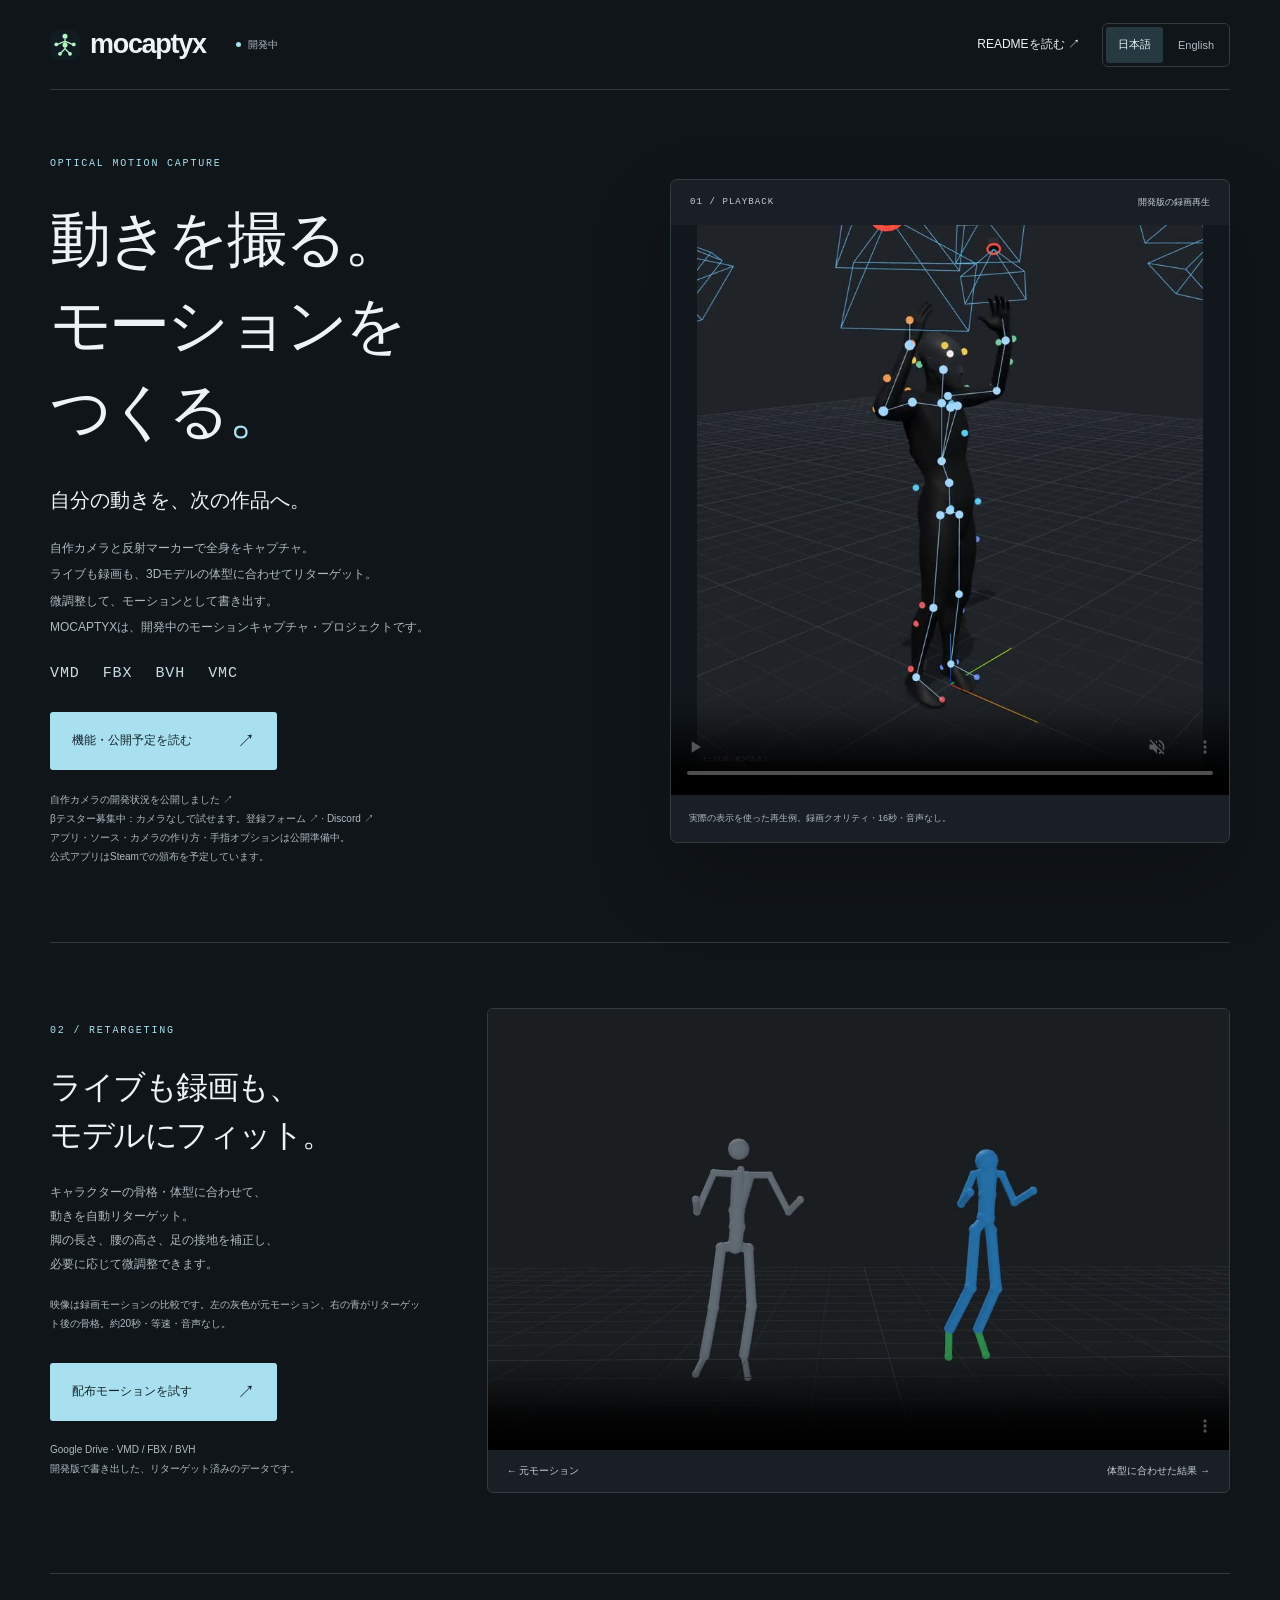
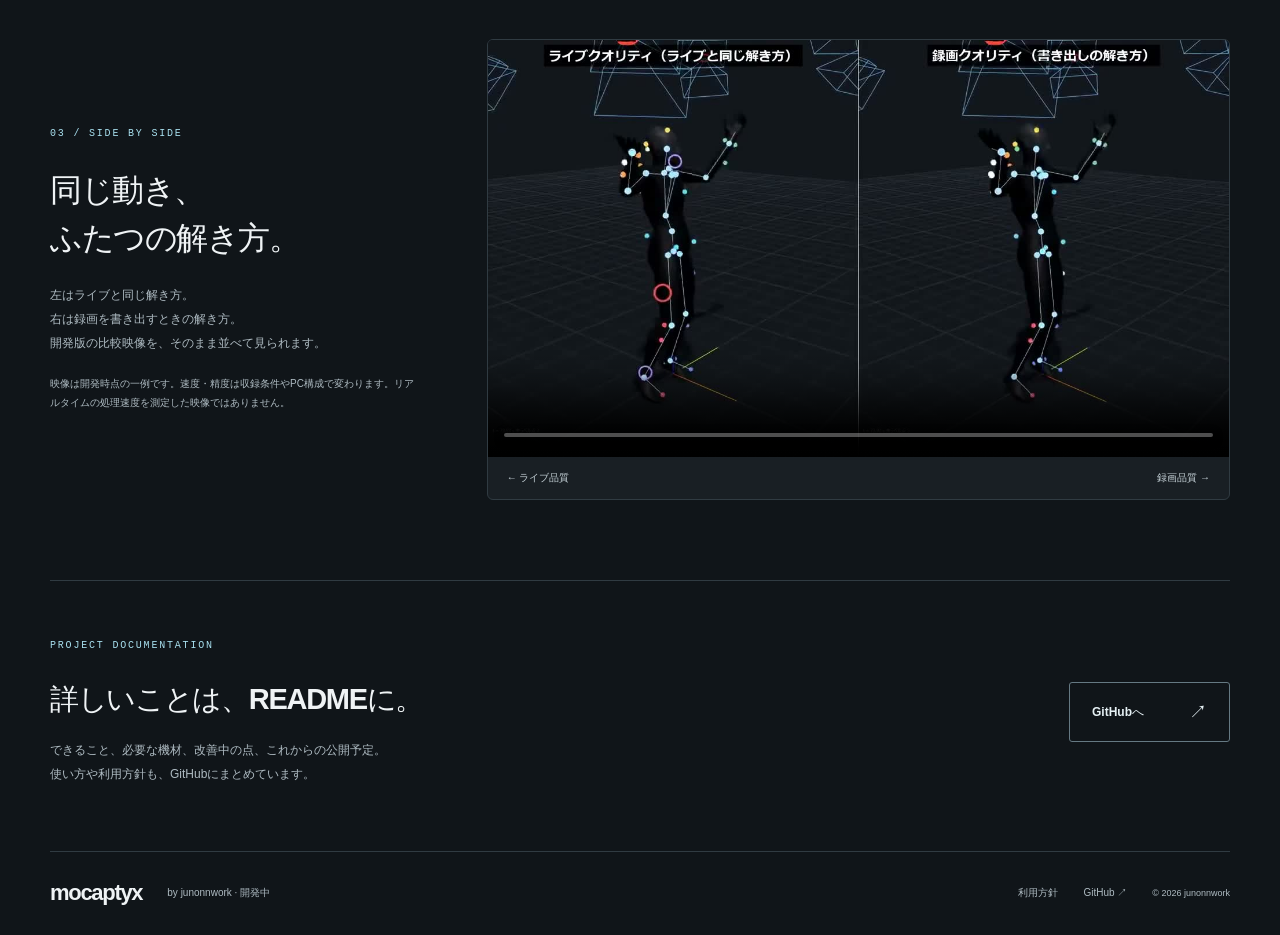
==== commit 8c81cf39: "自作カメラの開発状況ページとβテスター募集を追加 - 自作カメラの紹介ページ（日本語・英語）：スタジオの実機写真、市販部品の構成、費用の目安、ケース v1 / v3、専用基板は開発中 - 作り方・ケー" ====
--- a/docs/index.html
+++ b/docs/index.html
@@ -14,7 +14,7 @@
 <header class="wrap"><a class="brand" href="index.html"><img src="assets/mark.svg" width="30" height="30" alt="">mocaptyx</a><span class="status"><i></i> 開発中</span><div class="header-links"><a class="repo-link" href="https://github.com/junonnwork/mocaptyx">READMEを読む ↗</a><nav class="language-switch" aria-label="表示言語"><a href="index.html" lang="ja" hreflang="ja" aria-current="page" data-language-link>日本語</a><a href="en.html" lang="en" hreflang="en" data-language-link>English</a></nav></div></header>
 <main id="main">
 <section class="hero wrap">
-<div class="hero-copy"><p class="eyebrow">OPTICAL MOTION CAPTURE</p><h1>動きを撮る。<br>モーションを<br>つくる<span>。</span></h1><p class="lead">自分の動きを、次の作品へ。</p><p class="description">自作カメラと反射マーカーで全身をキャプチャ。<br>ライブも録画も、3Dモデルの体型に合わせてリターゲット。<br>微調整して、モーションとして書き出す。<br>MOCAPTYXは、開発中のモーションキャプチャ・プロジェクトです。</p><div class="formats" aria-label="対応出力形式"><span>VMD</span><span>FBX</span><span>BVH</span><span>VMC</span></div><a class="button" href="https://github.com/junonnwork/mocaptyx">機能・公開予定を読む <span aria-hidden="true">↗</span></a><p class="release-note">アプリ・ソース・カメラ設計・手指オプションは公開準備中。<br>公式アプリはSteamでの頒布を予定しています。</p></div>
+<div class="hero-copy"><p class="eyebrow">OPTICAL MOTION CAPTURE</p><h1>動きを撮る。<br>モーションを<br>つくる<span>。</span></h1><p class="lead">自分の動きを、次の作品へ。</p><p class="description">自作カメラと反射マーカーで全身をキャプチャ。<br>ライブも録画も、3Dモデルの体型に合わせてリターゲット。<br>微調整して、モーションとして書き出す。<br>MOCAPTYXは、開発中のモーションキャプチャ・プロジェクトです。</p><div class="formats" aria-label="対応出力形式"><span>VMD</span><span>FBX</span><span>BVH</span><span>VMC</span></div><a class="button" href="https://github.com/junonnwork/mocaptyx">機能・公開予定を読む <span aria-hidden="true">↗</span></a><p class="release-note"><a href="camera.html">自作カメラの開発状況を公開しました ↗</a><br>βテスター募集中：カメラなしで試せます。<a href="https://forms.gle/EnTDDLQHy5YLFY2c7">登録フォーム ↗</a> · <a href="https://discord.gg/qUdTBeSRC">Discord ↗</a><br>アプリ・ソース・カメラの作り方・手指オプションは公開準備中。<br>公式アプリはSteamでの頒布を予定しています。</p></div>
 <figure class="motion-card"><div class="video-top"><span>01 / PLAYBACK</span><span>開発版の録画再生</span></div><video id="playback" controls playsinline muted preload="metadata" poster="assets/capture-playback.jpg" width="720" height="810" aria-label="黒スーツによる録画再生の例。16秒、音声なし。"><source src="assets/capture-playback.mp4" type="video/mp4"><p>動画を再生できません。<a href="assets/capture-playback.mp4">MP4を開く</a></p></video><figcaption>実際の表示を使った再生例。録画クオリティ・16秒・音声なし。</figcaption></figure>
 </section>
 <section class="comparison wrap" id="retarget"><div class="comparison-copy"><p class="eyebrow">02 / RETARGETING</p><h2>ライブも録画も、<br>モデルにフィット。</h2><p>キャラクターの骨格・体型に合わせて、<br>動きを自動リターゲット。<br>脚の長さ、腰の高さ、足の接地を補正し、<br>必要に応じて微調整できます。</p><p class="fine">映像は録画モーションの比較です。左の灰色が元モーション、右の青がリターゲット後の骨格。約20秒・等速・音声なし。</p><a class="button" href="https://drive.google.com/drive/folders/1ADxN_OLeBSA81Pd95DQ9nzIN-Sr-NAs0?usp=sharing">配布モーションを試す <span aria-hidden="true">↗</span></a><p class="fine">Google Drive · VMD / FBX / BVH<br>開発版で書き出した、リターゲット済みのデータです。</p></div><figure class="comparison-video"><video id="retarget-video" controls playsinline muted preload="metadata" poster="assets/retarget-preview.jpg" width="1280" height="762" aria-label="録画モーションのリターゲット比較。左の灰色が元モーション、右の青が体型に合わせた結果。約20秒、等速、音声なし。"><source src="assets/retarget-preview.mp4" type="video/mp4"><p>動画を再生できません。<a href="assets/retarget-preview.mp4">MP4を開く</a></p></video><figcaption><span>← 元モーション</span><span>体型に合わせた結果 →</span></figcaption></figure></section>
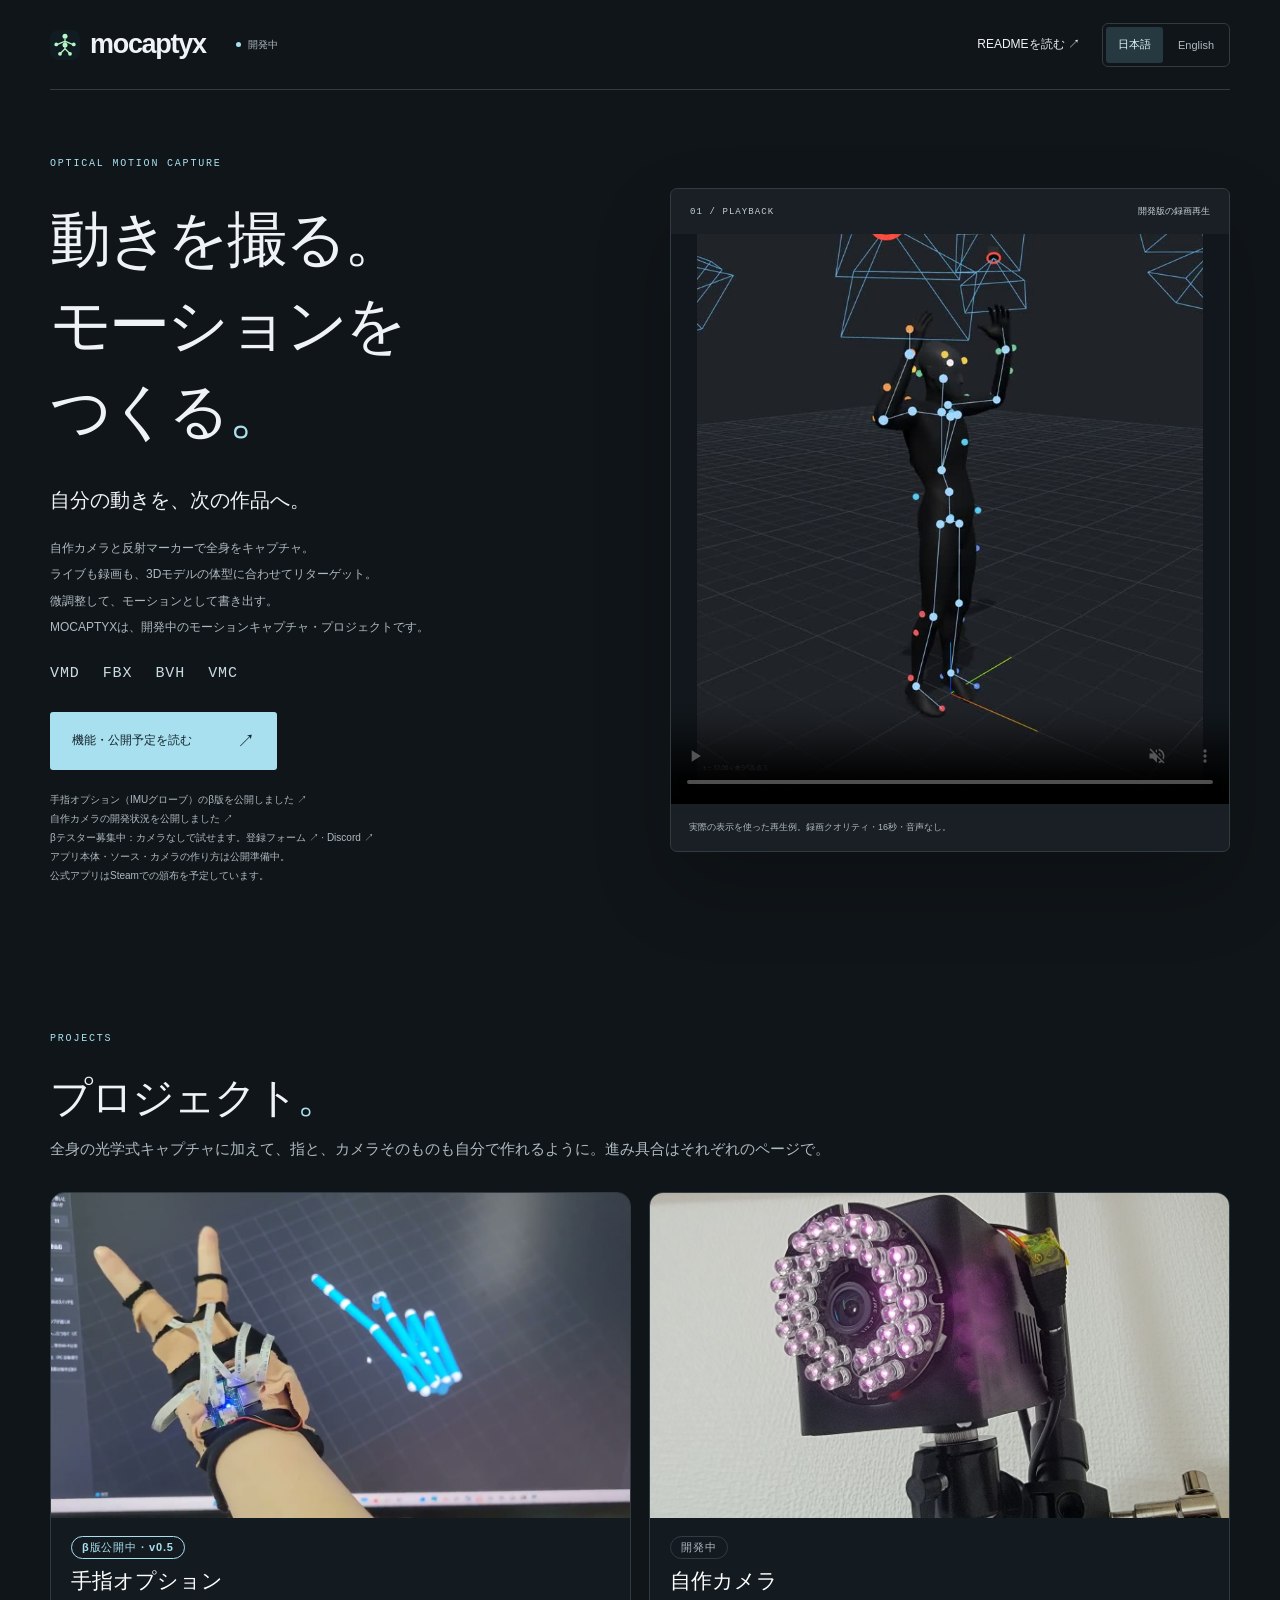
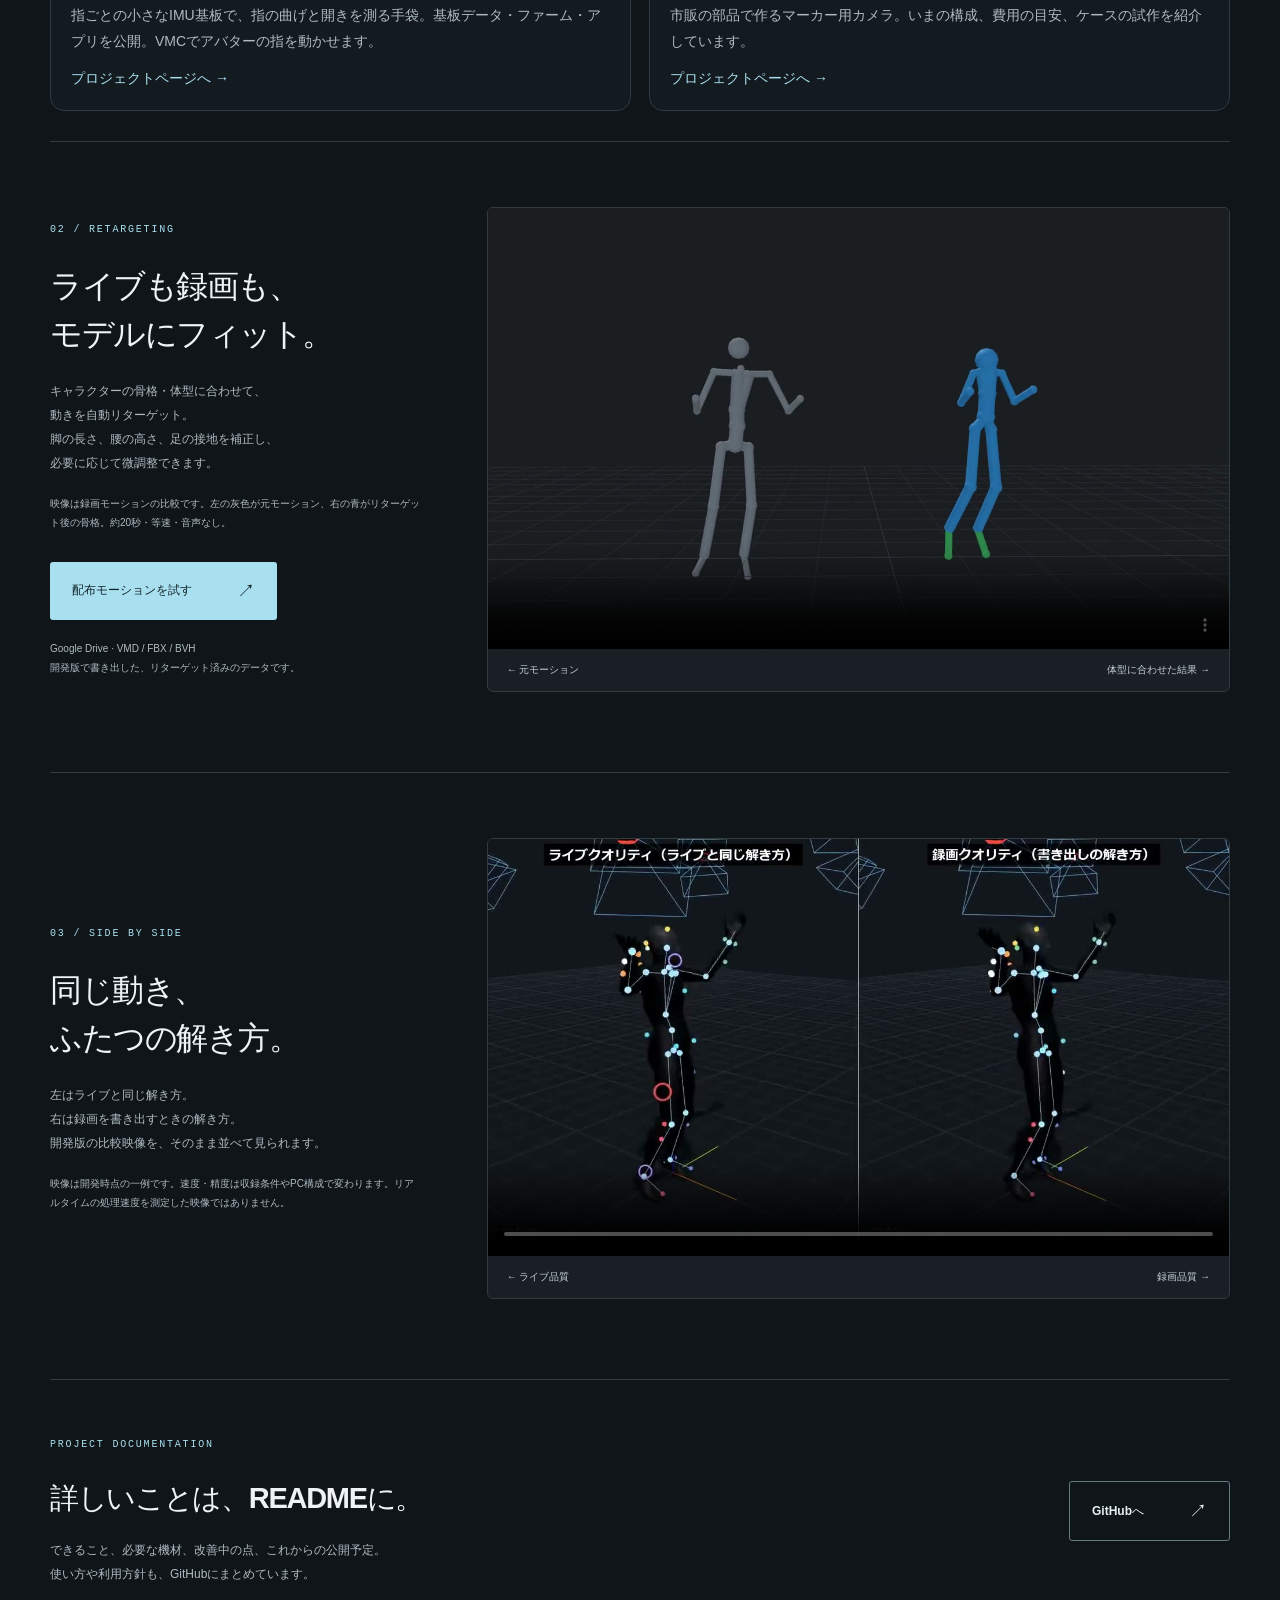
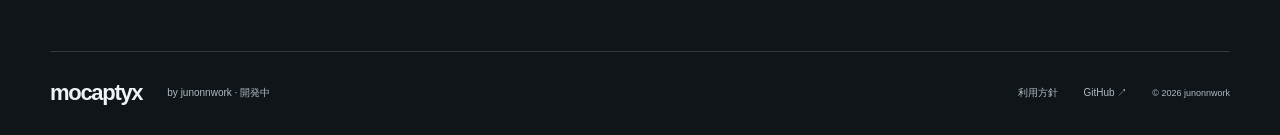
==== commit badc59ce: "手指オプション HandCapture v0.5 β（1指1IMU版）を公開 - 手指のプロジェクトページ（日本語・英語）：説明書、デモ動画、基板の発注、電池と技適の注意、組み立て、ファーム、キャリブ" ====
--- a/docs/index.html
+++ b/docs/index.html
@@ -8,15 +8,22 @@
 <link rel="canonical" href="https://junonnwork.github.io/mocaptyx/">
 <link rel="alternate" hreflang="ja" href="https://junonnwork.github.io/mocaptyx/"><link rel="alternate" hreflang="en" href="https://junonnwork.github.io/mocaptyx/en.html"><link rel="alternate" hreflang="x-default" href="https://junonnwork.github.io/mocaptyx/">
 <link rel="icon" href="assets/mark.svg" type="image/svg+xml"><link rel="stylesheet" href="motion.css?v=20261015-en">
+<link rel="stylesheet" href="project.css?v=20261021">
 </head>
 <body>
 <a class="skip" href="#main">本文へ移動</a>
 <header class="wrap"><a class="brand" href="index.html"><img src="assets/mark.svg" width="30" height="30" alt="">mocaptyx</a><span class="status"><i></i> 開発中</span><div class="header-links"><a class="repo-link" href="https://github.com/junonnwork/mocaptyx">READMEを読む ↗</a><nav class="language-switch" aria-label="表示言語"><a href="index.html" lang="ja" hreflang="ja" aria-current="page" data-language-link>日本語</a><a href="en.html" lang="en" hreflang="en" data-language-link>English</a></nav></div></header>
 <main id="main">
 <section class="hero wrap">
-<div class="hero-copy"><p class="eyebrow">OPTICAL MOTION CAPTURE</p><h1>動きを撮る。<br>モーションを<br>つくる<span>。</span></h1><p class="lead">自分の動きを、次の作品へ。</p><p class="description">自作カメラと反射マーカーで全身をキャプチャ。<br>ライブも録画も、3Dモデルの体型に合わせてリターゲット。<br>微調整して、モーションとして書き出す。<br>MOCAPTYXは、開発中のモーションキャプチャ・プロジェクトです。</p><div class="formats" aria-label="対応出力形式"><span>VMD</span><span>FBX</span><span>BVH</span><span>VMC</span></div><a class="button" href="https://github.com/junonnwork/mocaptyx">機能・公開予定を読む <span aria-hidden="true">↗</span></a><p class="release-note"><a href="camera.html">自作カメラの開発状況を公開しました ↗</a><br>βテスター募集中：カメラなしで試せます。<a href="https://forms.gle/EnTDDLQHy5YLFY2c7">登録フォーム ↗</a> · <a href="https://discord.gg/qUdTBeSRC">Discord ↗</a><br>アプリ・ソース・カメラの作り方・手指オプションは公開準備中。<br>公式アプリはSteamでの頒布を予定しています。</p></div>
+<div class="hero-copy"><p class="eyebrow">OPTICAL MOTION CAPTURE</p><h1>動きを撮る。<br>モーションを<br>つくる<span>。</span></h1><p class="lead">自分の動きを、次の作品へ。</p><p class="description">自作カメラと反射マーカーで全身をキャプチャ。<br>ライブも録画も、3Dモデルの体型に合わせてリターゲット。<br>微調整して、モーションとして書き出す。<br>MOCAPTYXは、開発中のモーションキャプチャ・プロジェクトです。</p><div class="formats" aria-label="対応出力形式"><span>VMD</span><span>FBX</span><span>BVH</span><span>VMC</span></div><a class="button" href="https://github.com/junonnwork/mocaptyx">機能・公開予定を読む <span aria-hidden="true">↗</span></a><p class="release-note"><a href="hand.html">手指オプション（IMUグローブ）のβ版を公開しました ↗</a><br><a href="camera.html">自作カメラの開発状況を公開しました ↗</a><br>βテスター募集中：カメラなしで試せます。<a href="https://forms.gle/EnTDDLQHy5YLFY2c7">登録フォーム ↗</a> · <a href="https://discord.gg/qUdTBeSRC">Discord ↗</a><br>アプリ本体・ソース・カメラの作り方は公開準備中。<br>公式アプリはSteamでの頒布を予定しています。</p></div>
 <figure class="motion-card"><div class="video-top"><span>01 / PLAYBACK</span><span>開発版の録画再生</span></div><video id="playback" controls playsinline muted preload="metadata" poster="assets/capture-playback.jpg" width="720" height="810" aria-label="黒スーツによる録画再生の例。16秒、音声なし。"><source src="assets/capture-playback.mp4" type="video/mp4"><p>動画を再生できません。<a href="assets/capture-playback.mp4">MP4を開く</a></p></video><figcaption>実際の表示を使った再生例。録画クオリティ・16秒・音声なし。</figcaption></figure>
 </section>
+<section class="projects wrap" id="projects"><p class="eyebrow">PROJECTS</p><h2>プロジェクト<span>。</span></h2>
+<p class="lead">全身の光学式キャプチャに加えて、指と、カメラそのものも自分で作れるように。進み具合はそれぞれのページで。</p>
+<div class="project-cards">
+<a class="project-card" href="hand.html"><img src="assets/hand-demo.jpg" alt="IMUグローブを着けた手と、HandCaptureの画面の手" loading="lazy"><div class="body"><span class="badge">β版公開中 · v0.5</span><h3>手指オプション</h3><p>指ごとの小さなIMU基板で、指の曲げと開きを測る手袋。基板データ・ファーム・アプリを公開。VMCでアバターの指を動かせます。</p><span class="more">プロジェクトページへ →</span></div></a>
+<a class="project-card" href="camera.html"><img src="assets/camera-on-pole.jpg" alt="ポールに取り付けた自作カメラ" loading="lazy"><div class="body"><span class="badge dev">開発中</span><h3>自作カメラ</h3><p>市販の部品で作るマーカー用カメラ。いまの構成、費用の目安、ケースの試作を紹介しています。</p><span class="more">プロジェクトページへ →</span></div></a>
+</div></section>
 <section class="comparison wrap" id="retarget"><div class="comparison-copy"><p class="eyebrow">02 / RETARGETING</p><h2>ライブも録画も、<br>モデルにフィット。</h2><p>キャラクターの骨格・体型に合わせて、<br>動きを自動リターゲット。<br>脚の長さ、腰の高さ、足の接地を補正し、<br>必要に応じて微調整できます。</p><p class="fine">映像は録画モーションの比較です。左の灰色が元モーション、右の青がリターゲット後の骨格。約20秒・等速・音声なし。</p><a class="button" href="https://drive.google.com/drive/folders/1ADxN_OLeBSA81Pd95DQ9nzIN-Sr-NAs0?usp=sharing">配布モーションを試す <span aria-hidden="true">↗</span></a><p class="fine">Google Drive · VMD / FBX / BVH<br>開発版で書き出した、リターゲット済みのデータです。</p></div><figure class="comparison-video"><video id="retarget-video" controls playsinline muted preload="metadata" poster="assets/retarget-preview.jpg" width="1280" height="762" aria-label="録画モーションのリターゲット比較。左の灰色が元モーション、右の青が体型に合わせた結果。約20秒、等速、音声なし。"><source src="assets/retarget-preview.mp4" type="video/mp4"><p>動画を再生できません。<a href="assets/retarget-preview.mp4">MP4を開く</a></p></video><figcaption><span>← 元モーション</span><span>体型に合わせた結果 →</span></figcaption></figure></section>
 <section class="comparison wrap" id="comparison"><div class="comparison-copy"><p class="eyebrow">03 / SIDE BY SIDE</p><h2>同じ動き、<br>ふたつの解き方。</h2><p>左はライブと同じ解き方。<br>右は録画を書き出すときの解き方。<br>開発版の比較映像を、そのまま並べて見られます。</p><p class="fine">映像は開発時点の一例です。速度・精度は収録条件やPC構成で変わります。リアルタイムの処理速度を測定した映像ではありません。</p></div><figure class="comparison-video"><video id="comparison-video" controls playsinline muted preload="metadata" poster="assets/capture-comparison.jpg" width="1280" height="720" aria-label="ライブ品質と録画品質の比較。左がライブ、右が録画。約26秒、音声なし。"><source src="assets/capture-comparison.mp4" type="video/mp4"><p>動画を再生できません。<a href="assets/capture-comparison.mp4">MP4を開く</a></p></video><figcaption><span>← ライブ品質</span><span>録画品質 →</span></figcaption></figure></section>
 <section class="read-more wrap"><div><p class="eyebrow">PROJECT DOCUMENTATION</p><h2>詳しいことは、READMEに。</h2><p>できること、必要な機材、改善中の点、これからの公開予定。<br>使い方や利用方針も、GitHubにまとめています。</p></div><a class="button secondary" href="https://github.com/junonnwork/mocaptyx">GitHubへ <span aria-hidden="true">↗</span></a></section>
--- a/docs/project.css
+++ b/docs/project.css
@@ -0,0 +1,22 @@
+/* Project pages and the top page's project cards: one nav (トップ / 手指 / カメラ) shared by every page. */
+.project-nav{display:flex;gap:6px;flex-wrap:wrap;margin:0 auto;padding-top:6px}
+.project-nav a{font-size:13px;color:var(--muted);text-decoration:none;border:1px solid var(--line);border-radius:999px;padding:6px 14px;background:#141b20;white-space:nowrap}
+.project-nav a:hover{color:#fff;border-color:var(--accent)}
+.project-nav a[aria-current="page"]{color:#101519;background:var(--accent);border-color:var(--accent);font-weight:700}
+.project-nav .tag{font-size:10px;letter-spacing:.08em;margin-left:6px;opacity:.8}
+.projects{padding-block:70px 30px}
+.projects h2{font-size:clamp(28px,4vw,42px);line-height:1.3;margin:6px 0 0}
+.projects h2 span{color:var(--accent)}
+.projects .lead{color:var(--muted);font-size:15px;line-height:1.9;margin-top:10px}
+.project-cards{display:grid;grid-template-columns:repeat(auto-fit,minmax(280px,1fr));gap:18px;margin-top:28px}
+.project-card{display:flex;flex-direction:column;border:1px solid var(--line);border-radius:14px;overflow:hidden;background:#141b20;text-decoration:none;color:inherit;transition:border-color .2s,transform .2s}
+.project-card:hover{border-color:var(--accent);transform:translateY(-2px)}
+.project-card img{width:100%;aspect-ratio:16/9;object-fit:cover;display:block;background:#0b0f12}
+.project-card .body{padding:18px 20px 22px;display:flex;flex-direction:column;gap:8px;flex:1}
+.project-card .badge{align-self:flex-start;font-size:11px;letter-spacing:.08em;font-weight:700;border-radius:999px;padding:3px 10px;border:1px solid var(--accent);color:var(--accent)}
+.project-card .badge.dev{border-color:var(--line);color:var(--muted)}
+.project-card h3{margin:0;font-size:21px;color:#fff}
+.project-card p{margin:0;font-size:14px;line-height:1.8;color:var(--muted)}
+.project-card .more{margin-top:auto;padding-top:8px;font-size:14px;color:var(--accent);font-weight:600}
+@media(prefers-reduced-motion:reduce){.project-card{transition:none}.project-card:hover{transform:none}}
+@media(max-width:700px){.projects{padding-block:44px 16px}.project-nav a{font-size:12px;padding:5px 11px}}
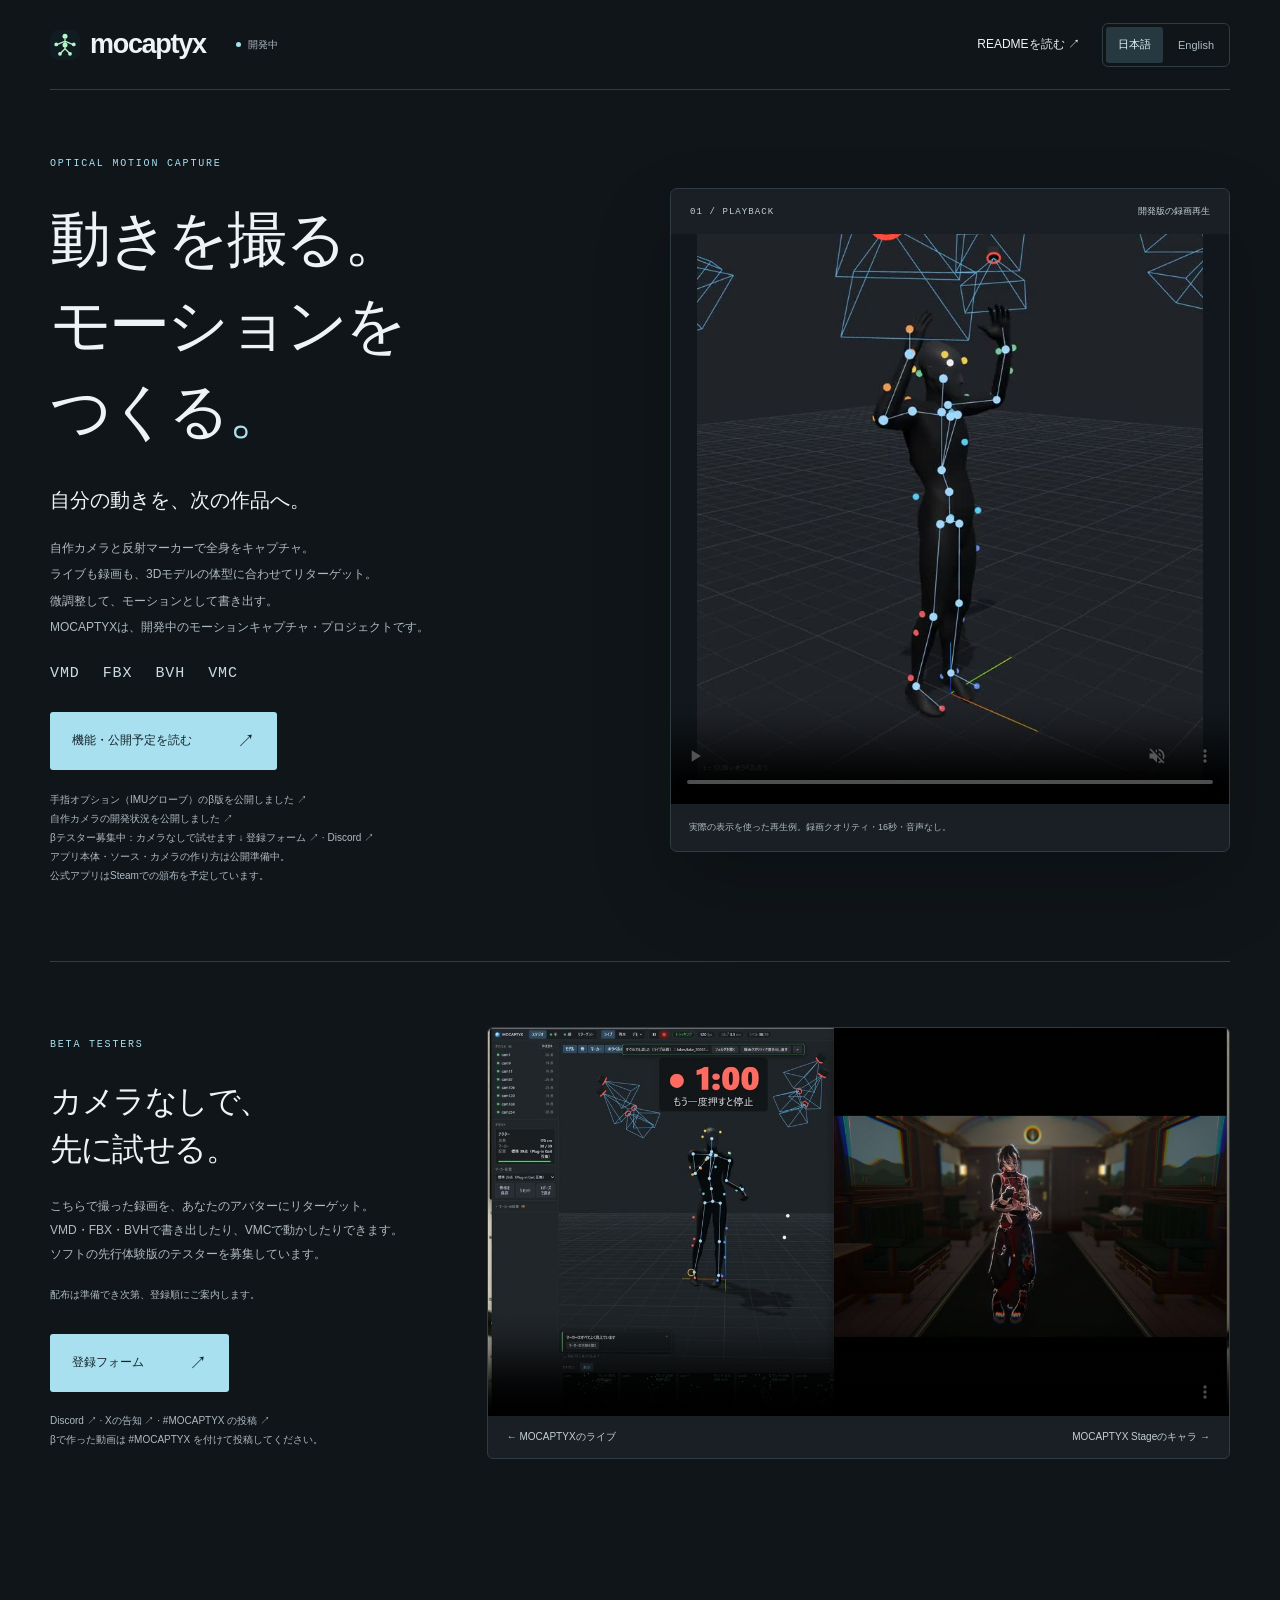
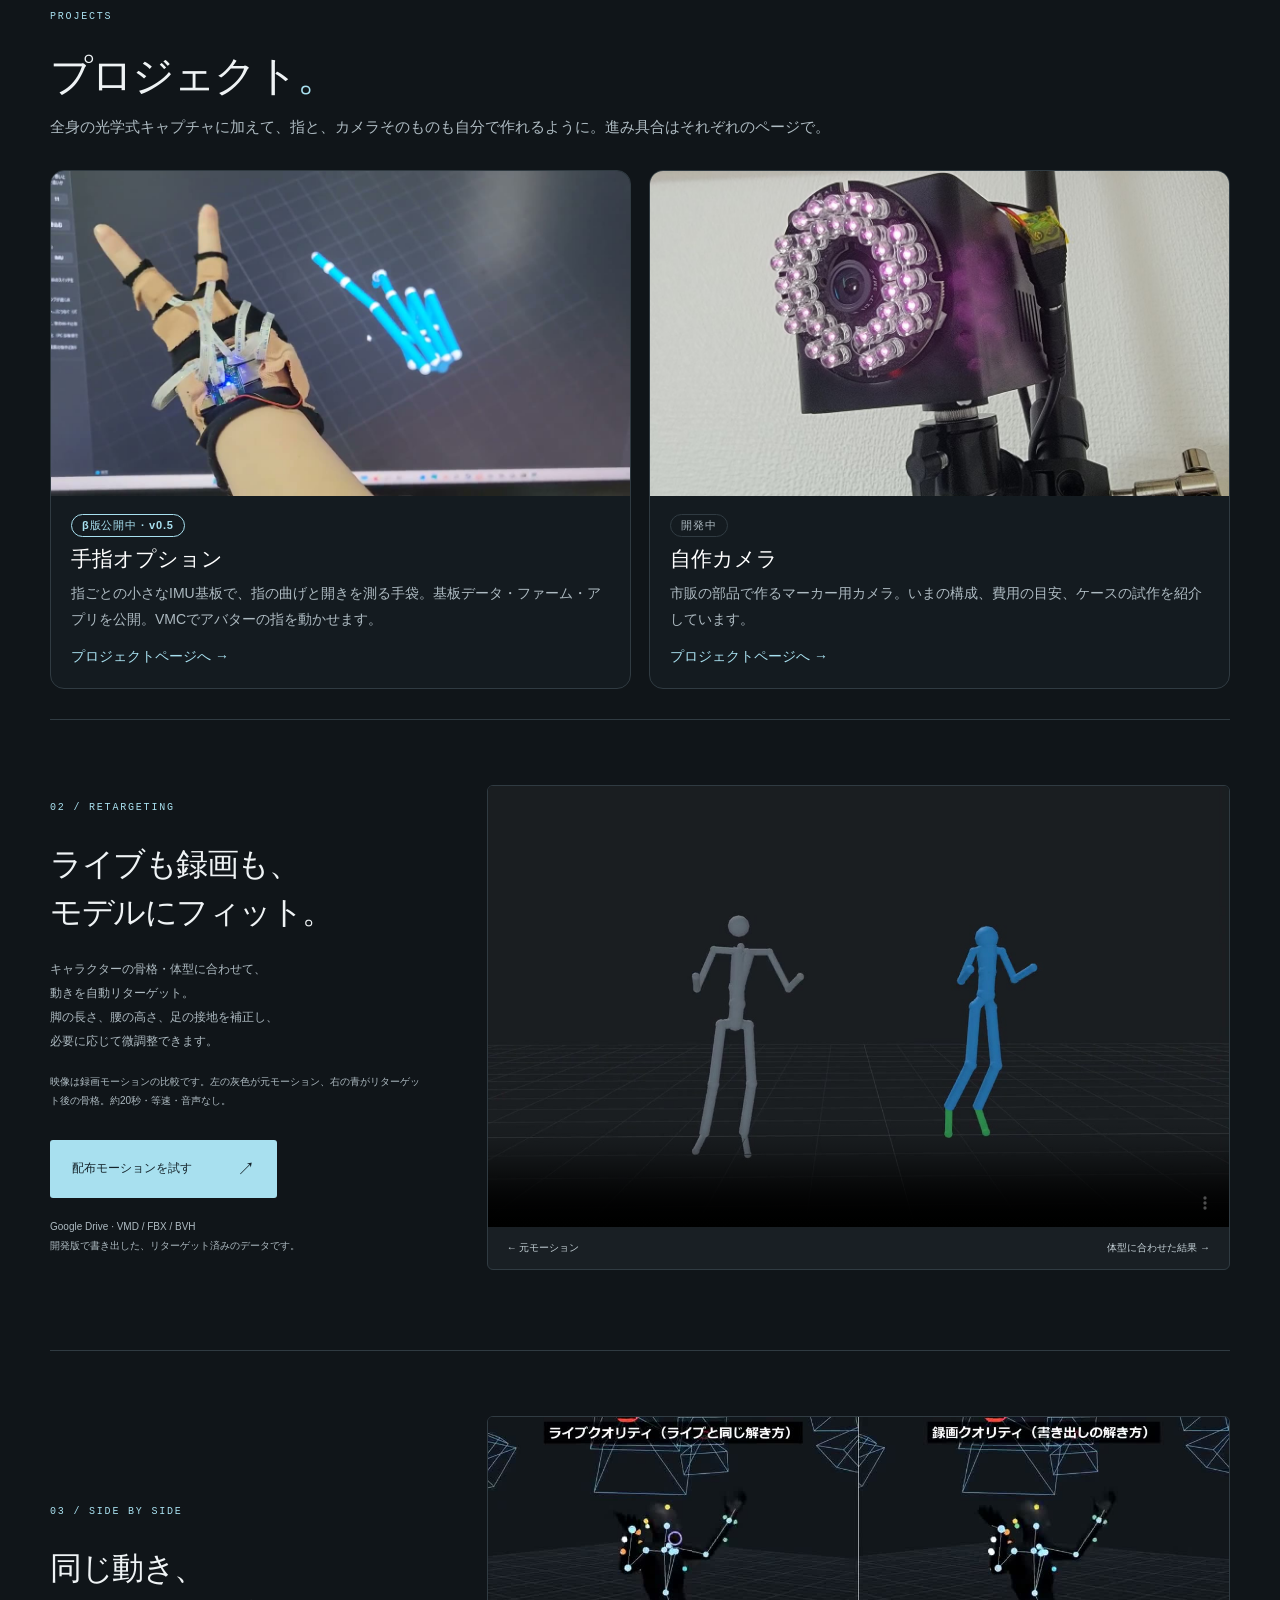
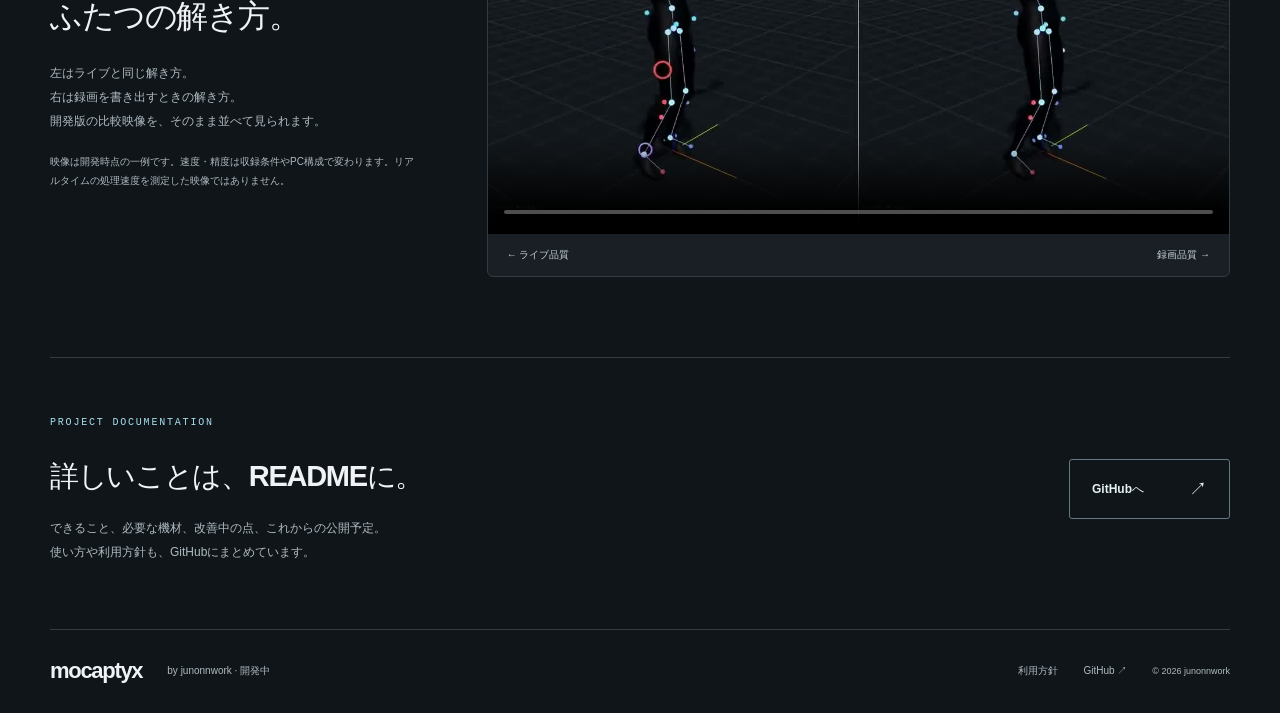
==== commit f2747f48: "βテスター募集に動画・Xの告知・#MOCAPTYX を追加 - トップページ（日本語・英語）に「BETA TESTERS」欄：MOCAPTYXのライブとMOCAPTYX Stageを並べた30秒の動画" ====
--- a/docs/index.html
+++ b/docs/index.html
@@ -15,9 +15,10 @@
 <header class="wrap"><a class="brand" href="index.html"><img src="assets/mark.svg" width="30" height="30" alt="">mocaptyx</a><span class="status"><i></i> 開発中</span><div class="header-links"><a class="repo-link" href="https://github.com/junonnwork/mocaptyx">READMEを読む ↗</a><nav class="language-switch" aria-label="表示言語"><a href="index.html" lang="ja" hreflang="ja" aria-current="page" data-language-link>日本語</a><a href="en.html" lang="en" hreflang="en" data-language-link>English</a></nav></div></header>
 <main id="main">
 <section class="hero wrap">
-<div class="hero-copy"><p class="eyebrow">OPTICAL MOTION CAPTURE</p><h1>動きを撮る。<br>モーションを<br>つくる<span>。</span></h1><p class="lead">自分の動きを、次の作品へ。</p><p class="description">自作カメラと反射マーカーで全身をキャプチャ。<br>ライブも録画も、3Dモデルの体型に合わせてリターゲット。<br>微調整して、モーションとして書き出す。<br>MOCAPTYXは、開発中のモーションキャプチャ・プロジェクトです。</p><div class="formats" aria-label="対応出力形式"><span>VMD</span><span>FBX</span><span>BVH</span><span>VMC</span></div><a class="button" href="https://github.com/junonnwork/mocaptyx">機能・公開予定を読む <span aria-hidden="true">↗</span></a><p class="release-note"><a href="hand.html">手指オプション（IMUグローブ）のβ版を公開しました ↗</a><br><a href="camera.html">自作カメラの開発状況を公開しました ↗</a><br>βテスター募集中：カメラなしで試せます。<a href="https://forms.gle/EnTDDLQHy5YLFY2c7">登録フォーム ↗</a> · <a href="https://discord.gg/qUdTBeSRC">Discord ↗</a><br>アプリ本体・ソース・カメラの作り方は公開準備中。<br>公式アプリはSteamでの頒布を予定しています。</p></div>
+<div class="hero-copy"><p class="eyebrow">OPTICAL MOTION CAPTURE</p><h1>動きを撮る。<br>モーションを<br>つくる<span>。</span></h1><p class="lead">自分の動きを、次の作品へ。</p><p class="description">自作カメラと反射マーカーで全身をキャプチャ。<br>ライブも録画も、3Dモデルの体型に合わせてリターゲット。<br>微調整して、モーションとして書き出す。<br>MOCAPTYXは、開発中のモーションキャプチャ・プロジェクトです。</p><div class="formats" aria-label="対応出力形式"><span>VMD</span><span>FBX</span><span>BVH</span><span>VMC</span></div><a class="button" href="https://github.com/junonnwork/mocaptyx">機能・公開予定を読む <span aria-hidden="true">↗</span></a><p class="release-note"><a href="hand.html">手指オプション（IMUグローブ）のβ版を公開しました ↗</a><br><a href="camera.html">自作カメラの開発状況を公開しました ↗</a><br><a href="#beta">βテスター募集中：カメラなしで試せます ↓</a> <a href="https://forms.gle/EnTDDLQHy5YLFY2c7">登録フォーム ↗</a> · <a href="https://discord.gg/qUdTBeSRC">Discord ↗</a><br>アプリ本体・ソース・カメラの作り方は公開準備中。<br>公式アプリはSteamでの頒布を予定しています。</p></div>
 <figure class="motion-card"><div class="video-top"><span>01 / PLAYBACK</span><span>開発版の録画再生</span></div><video id="playback" controls playsinline muted preload="metadata" poster="assets/capture-playback.jpg" width="720" height="810" aria-label="黒スーツによる録画再生の例。16秒、音声なし。"><source src="assets/capture-playback.mp4" type="video/mp4"><p>動画を再生できません。<a href="assets/capture-playback.mp4">MP4を開く</a></p></video><figcaption>実際の表示を使った再生例。録画クオリティ・16秒・音声なし。</figcaption></figure>
 </section>
+<section class="comparison wrap" id="beta"><div class="comparison-copy"><p class="eyebrow">BETA TESTERS</p><h2>カメラなしで、<br>先に試せる。</h2><p>こちらで撮った録画を、あなたのアバターにリターゲット。<br>VMD・FBX・BVHで書き出したり、VMCで動かしたりできます。<br>ソフトの先行体験版のテスターを募集しています。</p><p class="fine">配布は準備でき次第、登録順にご案内します。</p><a class="button" href="https://forms.gle/EnTDDLQHy5YLFY2c7">登録フォーム <span aria-hidden="true">↗</span></a><p class="fine"><a href="https://discord.gg/qUdTBeSRC">Discord ↗</a> · <a href="https://x.com/non_shopppp/status/2112773021589246366">Xの告知 ↗</a> · <a href="https://x.com/hashtag/MOCAPTYX">#MOCAPTYX の投稿 ↗</a><br>βで作った動画は #MOCAPTYX を付けて投稿してください。</p></div><figure class="comparison-video"><video id="beta-video" controls playsinline muted preload="metadata" poster="assets/beta-live-stage.jpg" width="1920" height="1004" aria-label="左がMOCAPTYXのライブ表示、右がMOCAPTYX Stageでリアルタイムに動くキャラクター。30秒、音声なし。"><source src="assets/beta-live-stage.mp4" type="video/mp4"><p>動画を再生できません。<a href="assets/beta-live-stage.mp4">MP4を開く</a></p></video><figcaption><span>← MOCAPTYXのライブ</span><span>MOCAPTYX Stageのキャラ →</span></figcaption></figure></section>
 <section class="projects wrap" id="projects"><p class="eyebrow">PROJECTS</p><h2>プロジェクト<span>。</span></h2>
 <p class="lead">全身の光学式キャプチャに加えて、指と、カメラそのものも自分で作れるように。進み具合はそれぞれのページで。</p>
 <div class="project-cards">
